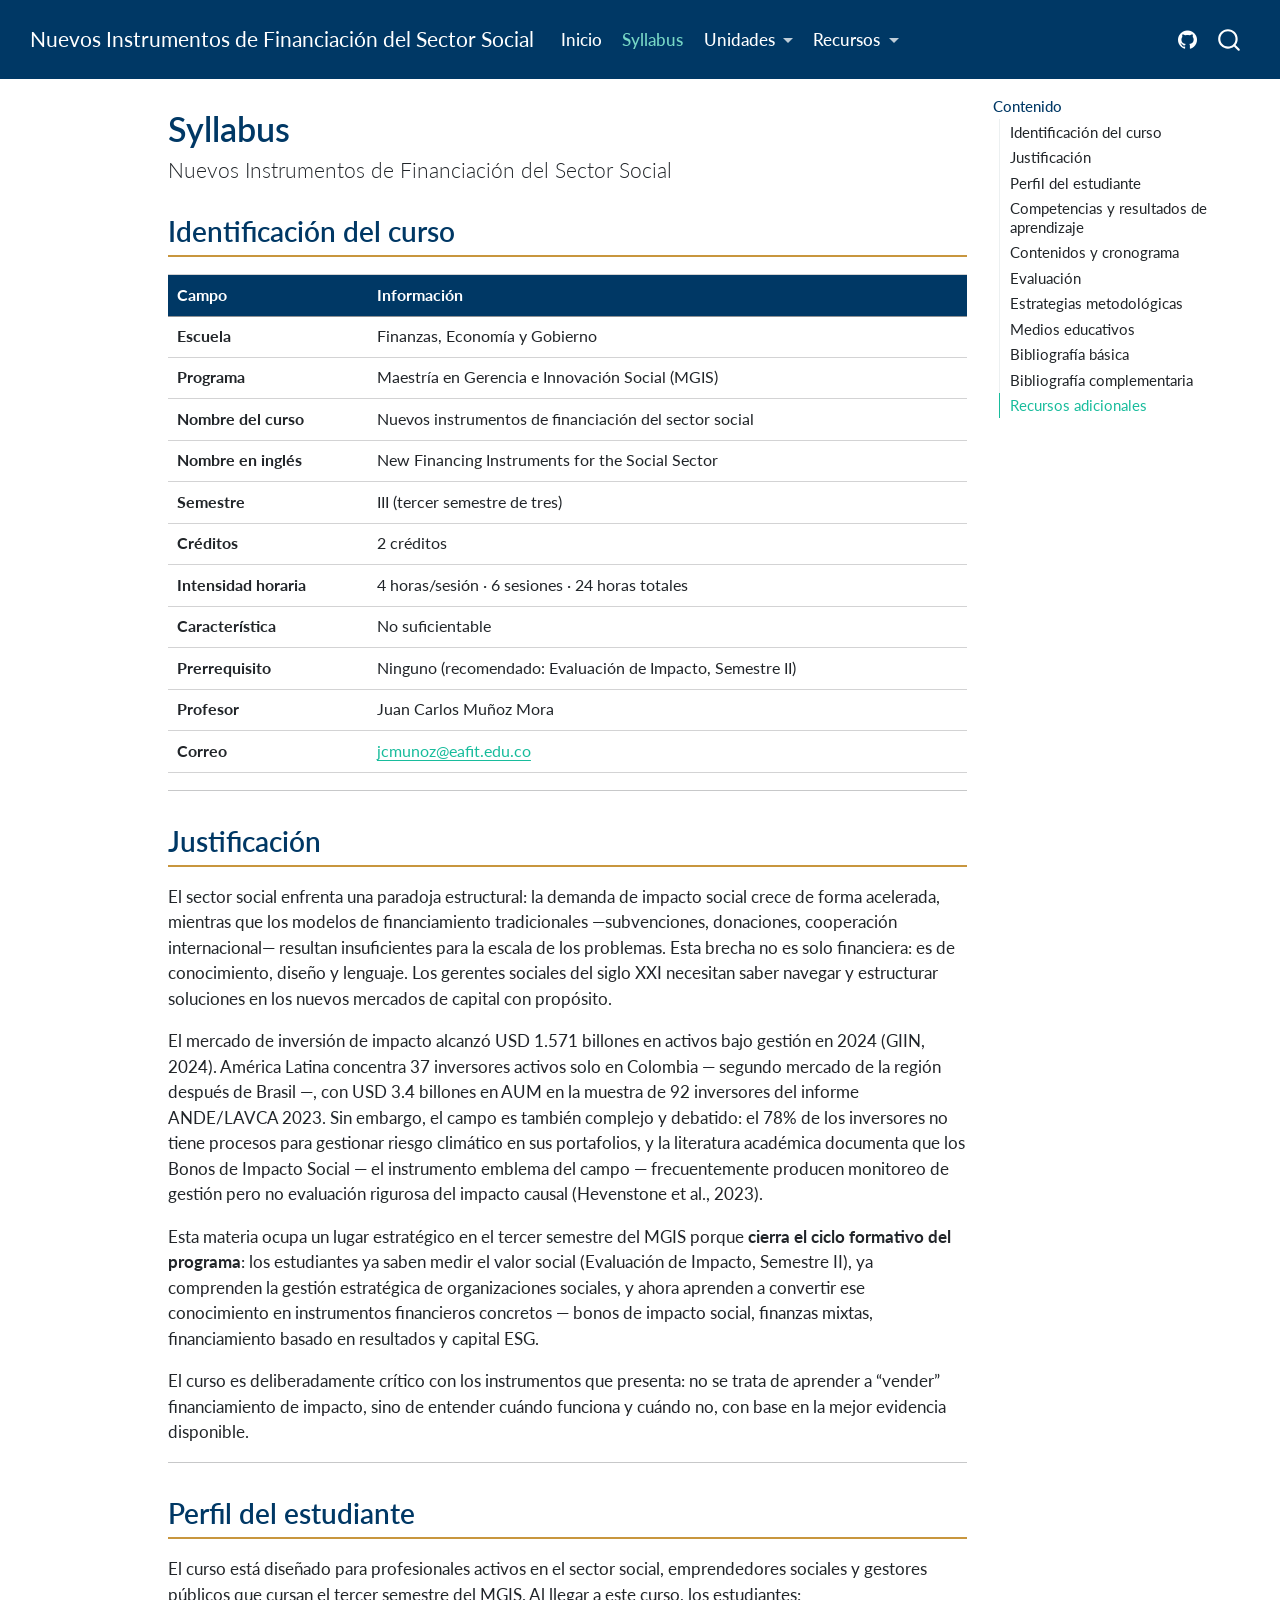
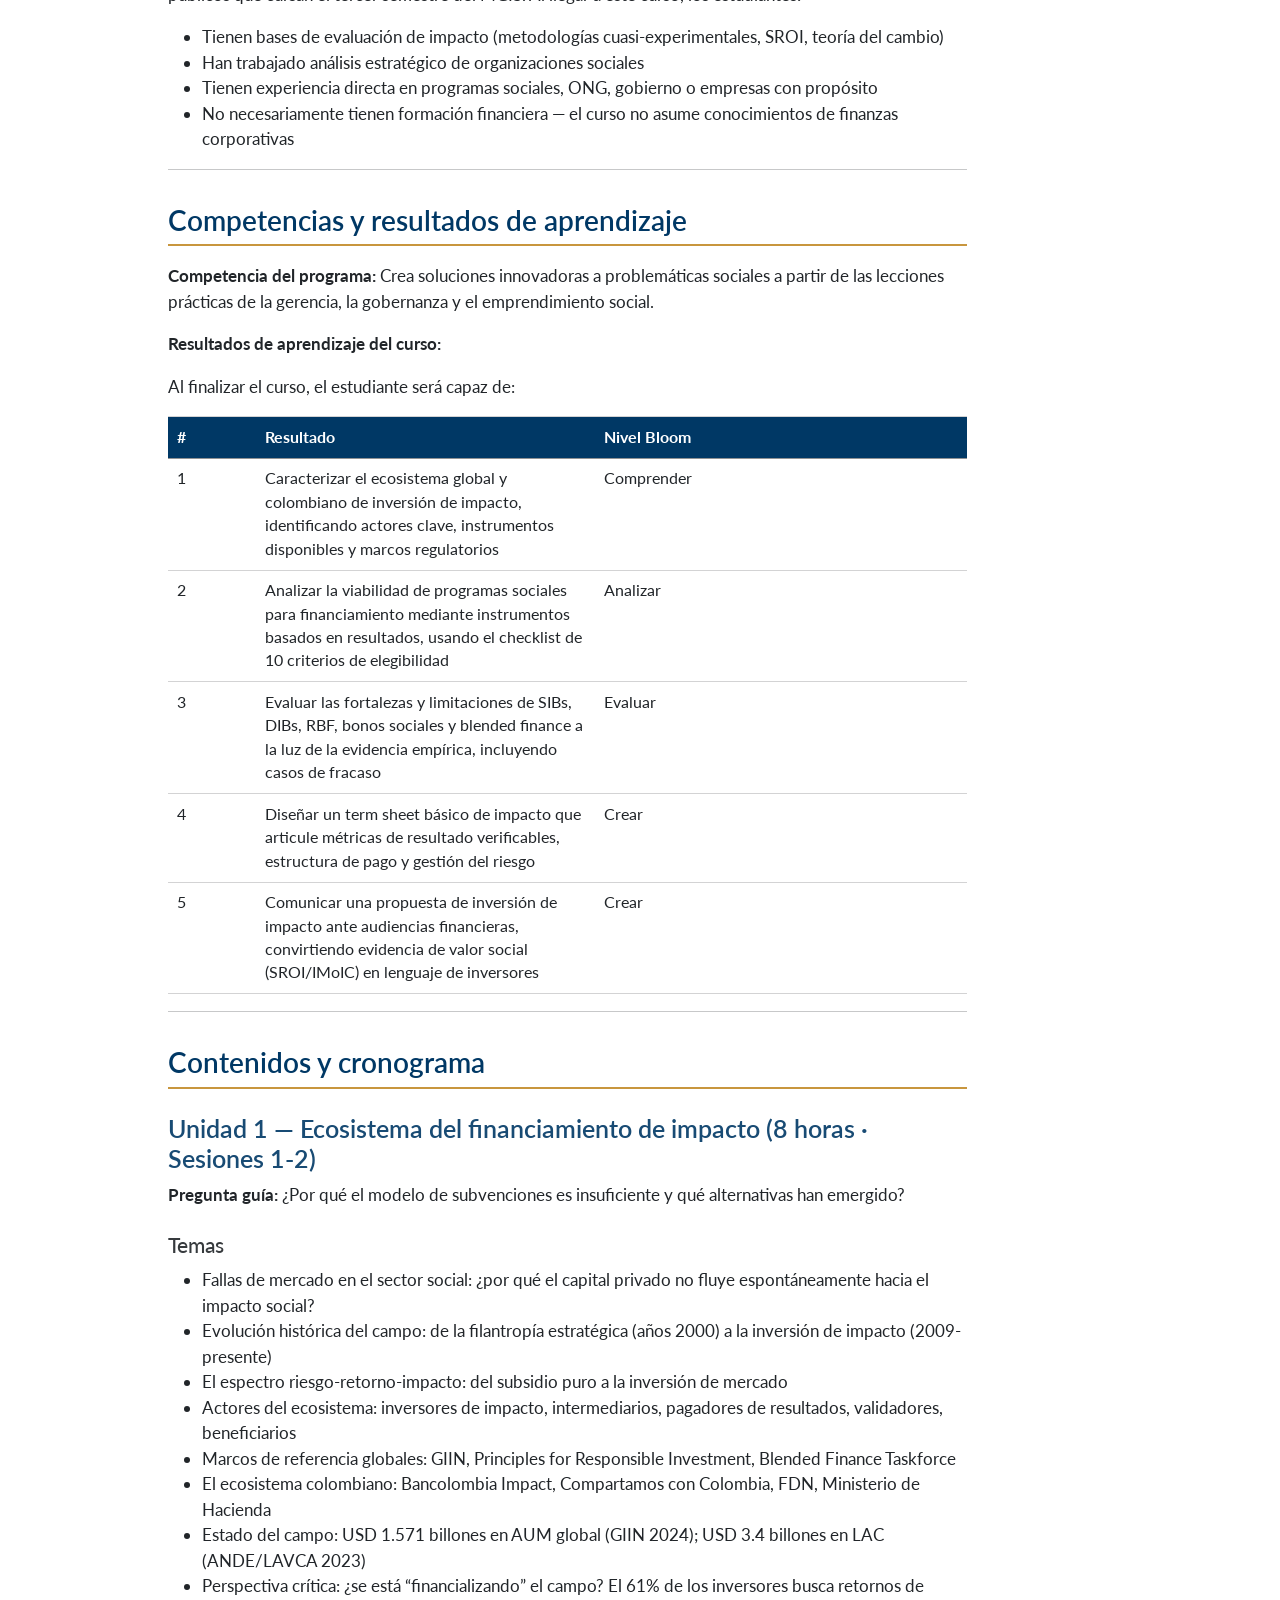
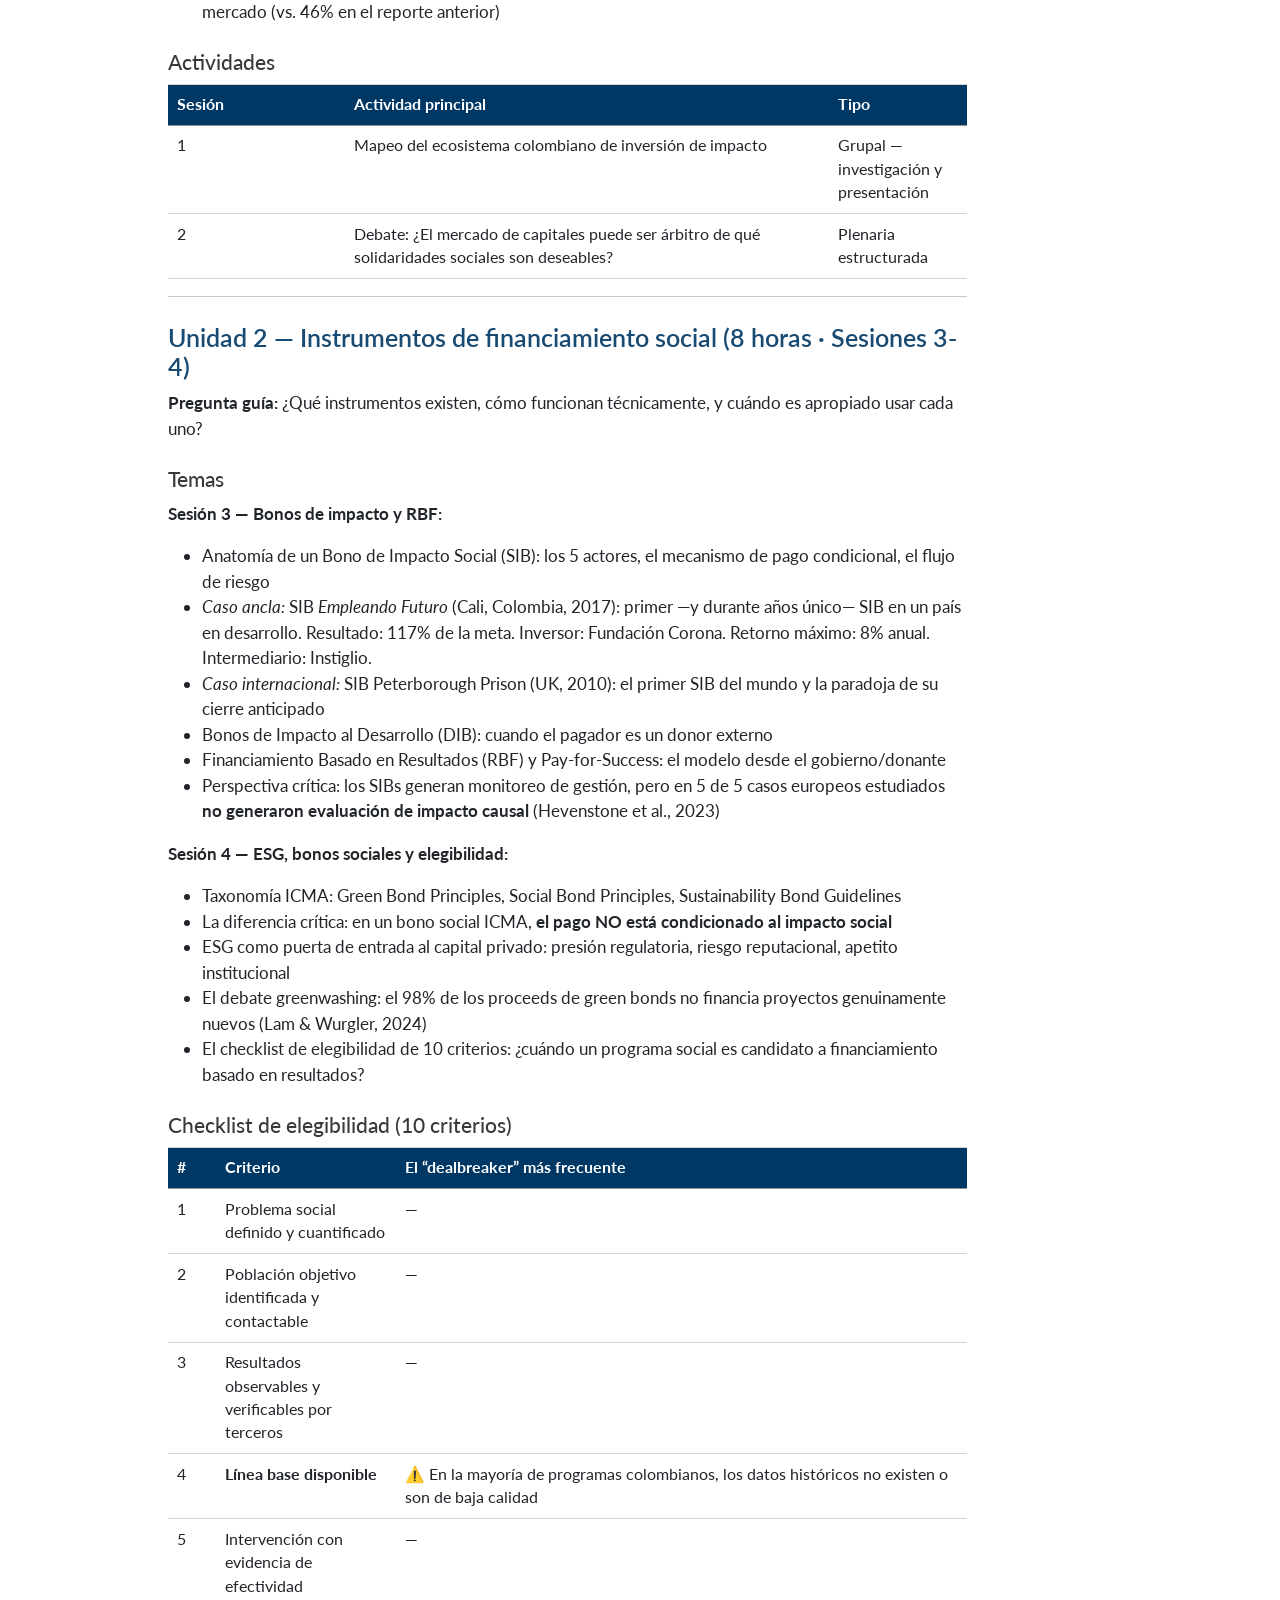
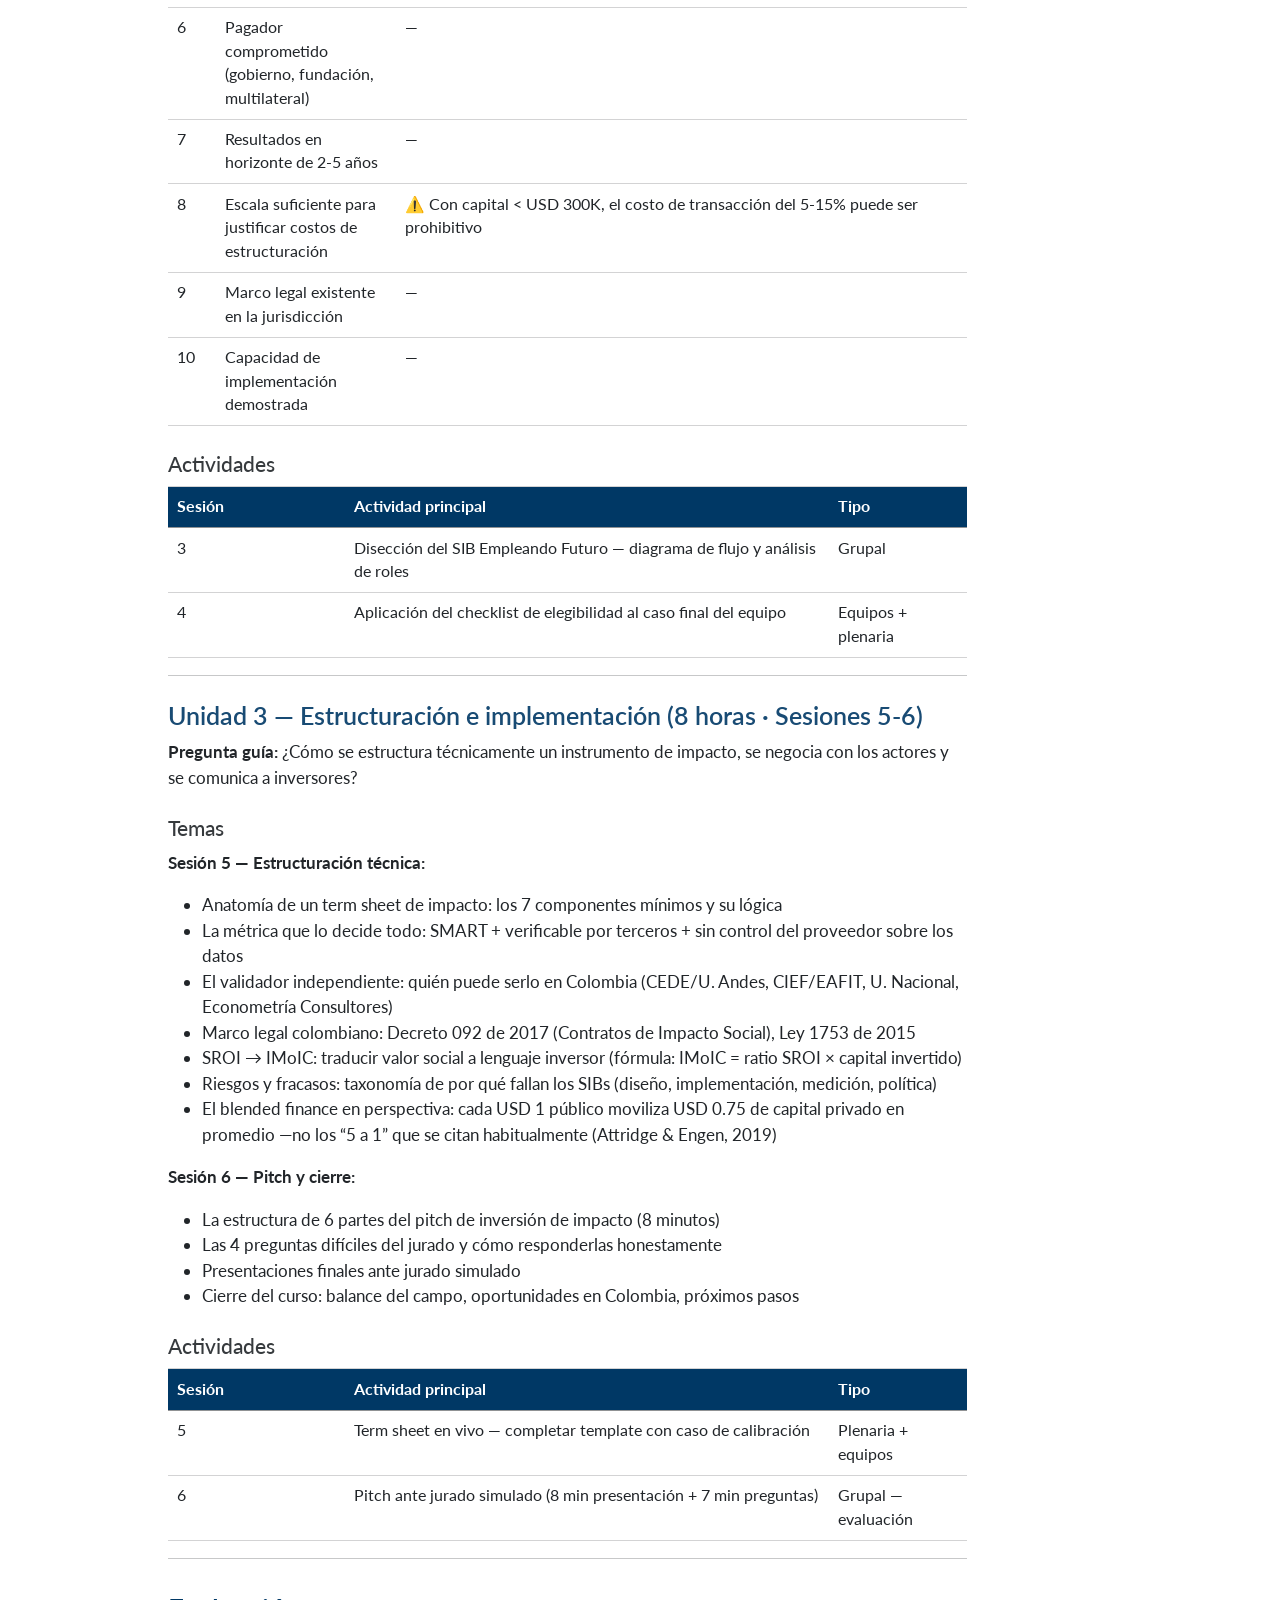
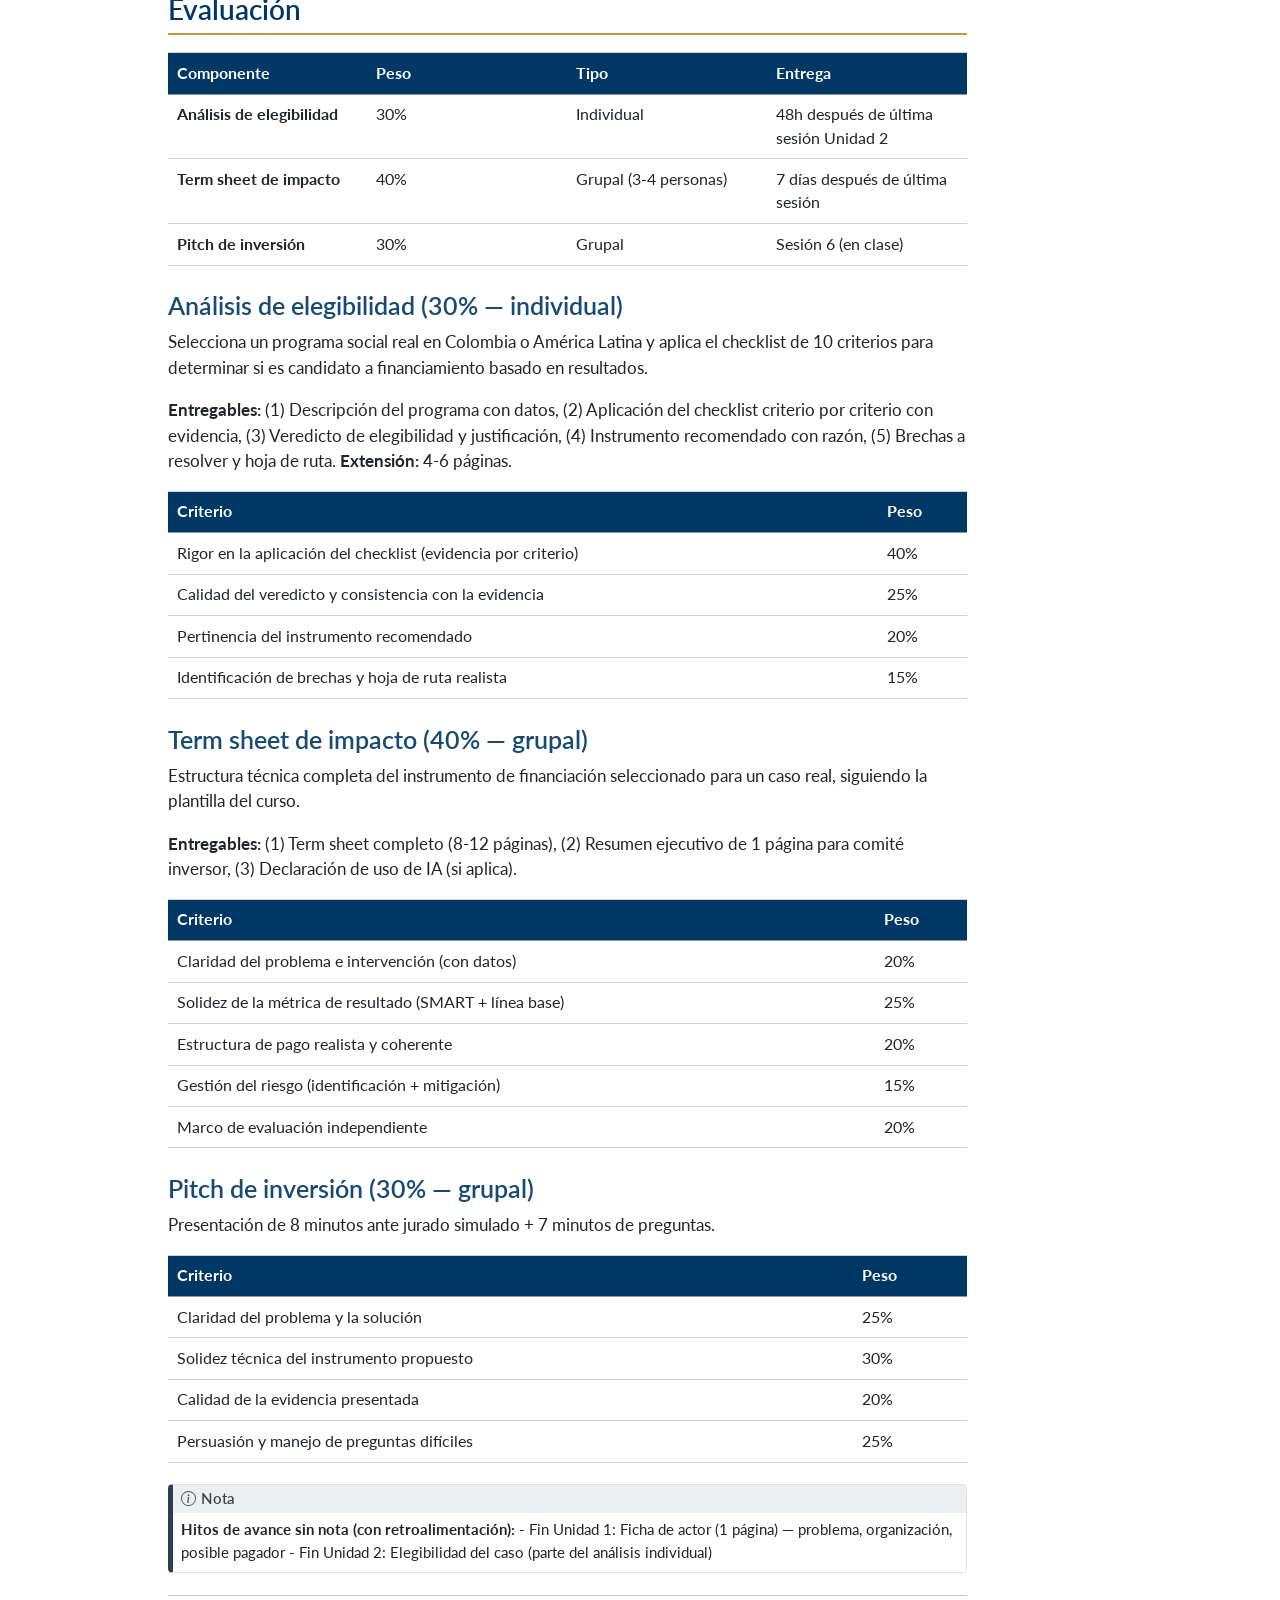
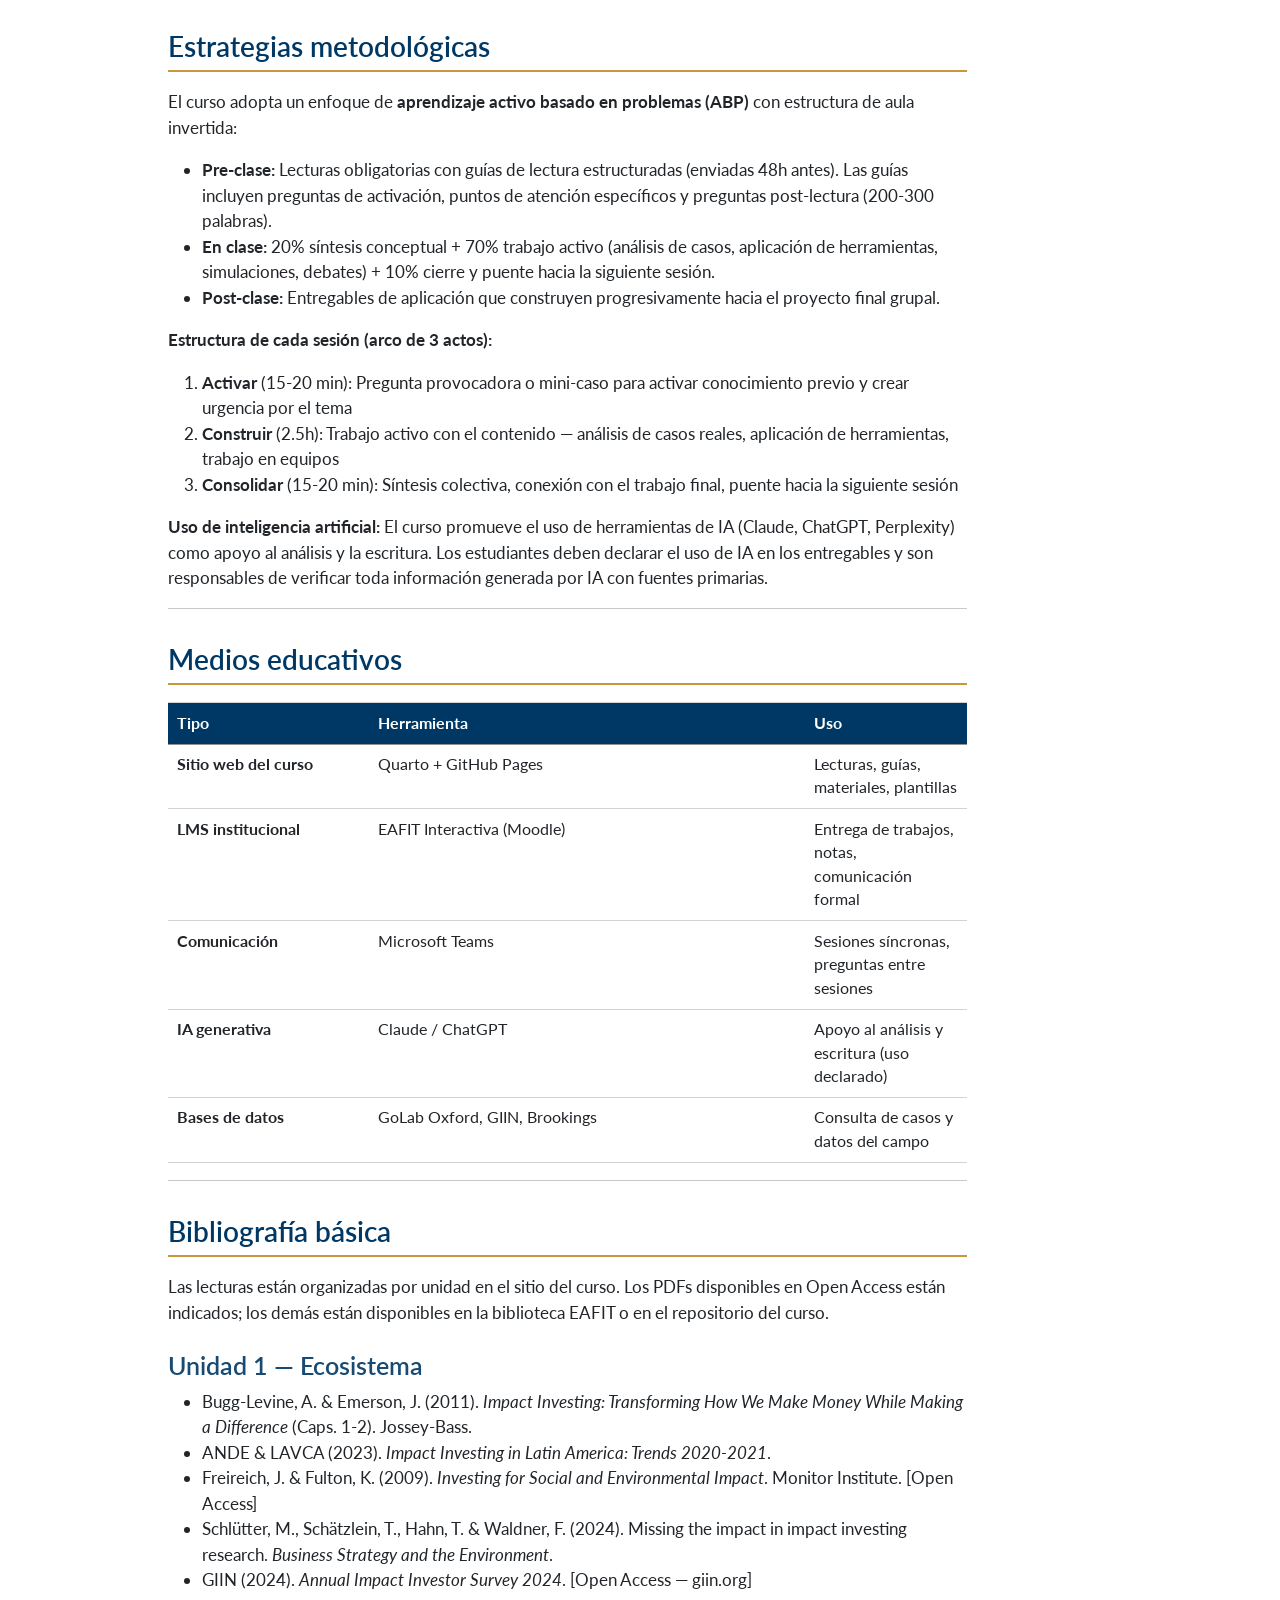
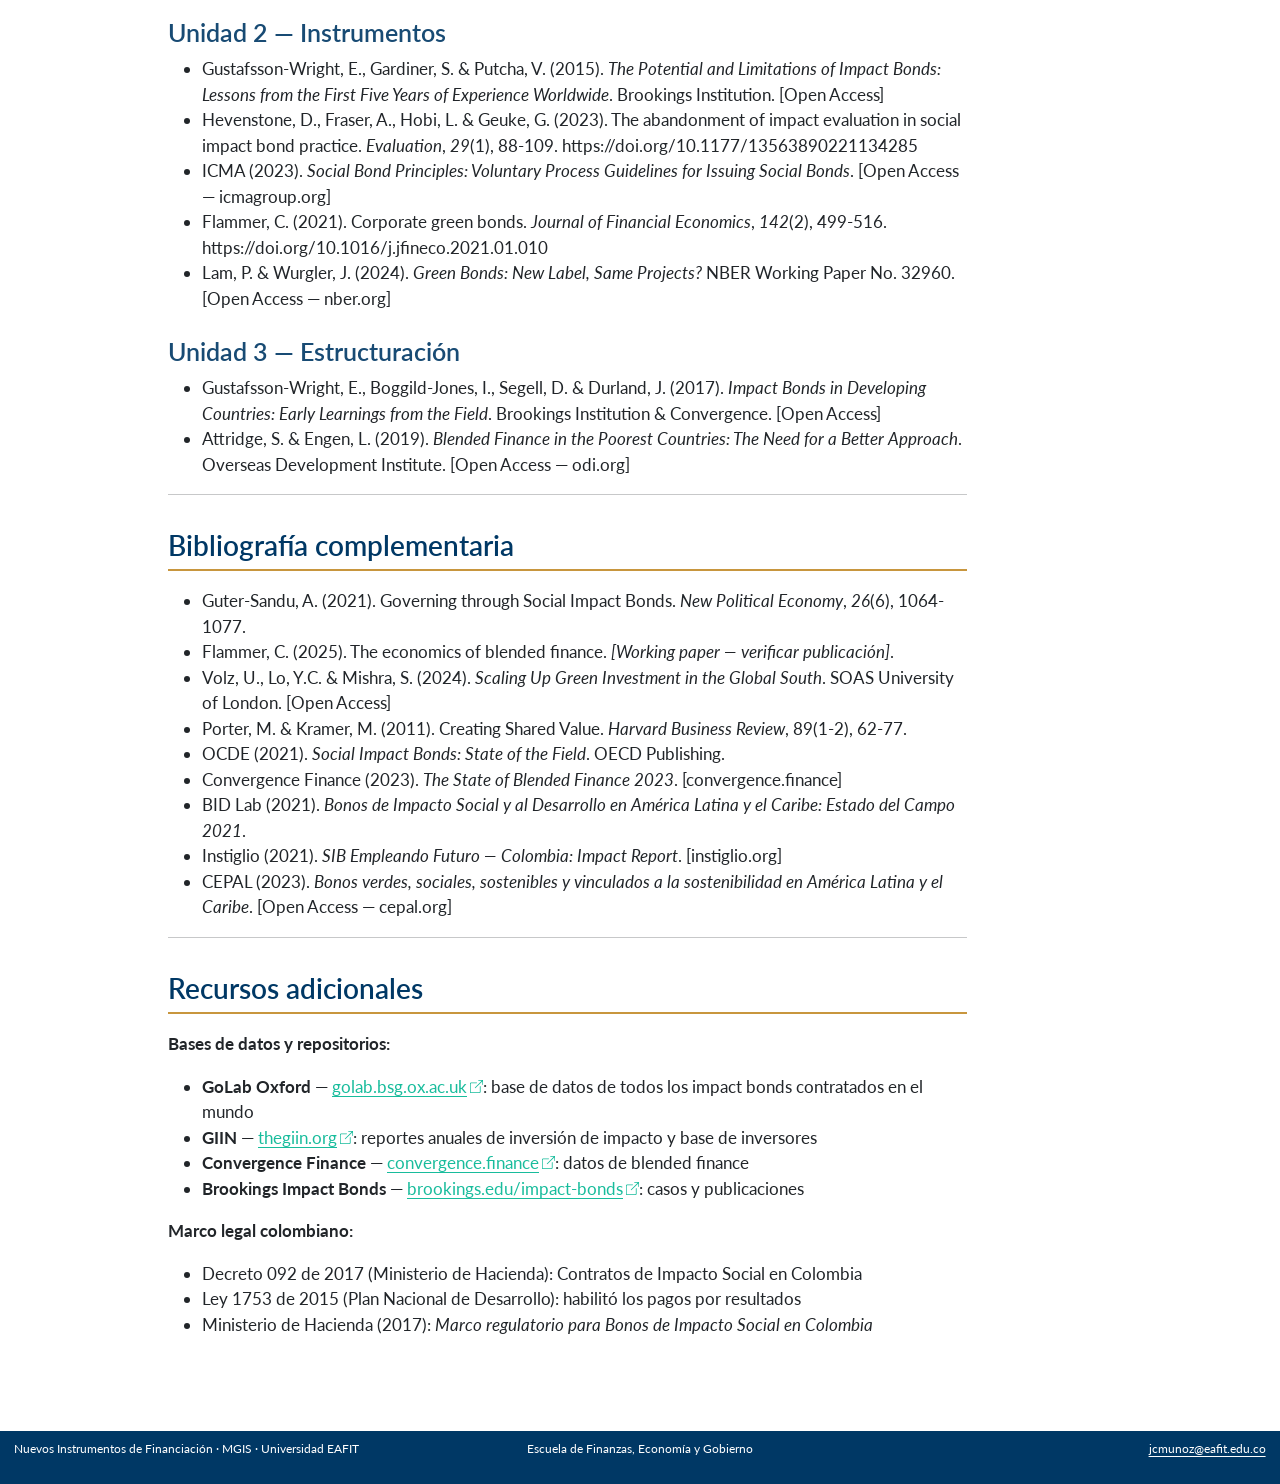
==== syllabus.html @ acd77652 "Built site for gh-pages" ====
<!DOCTYPE html>
<html xmlns="http://www.w3.org/1999/xhtml" lang="es" xml:lang="es"><head>

<meta charset="utf-8">
<meta name="generator" content="quarto-1.9.36">

<meta name="viewport" content="width=device-width, initial-scale=1.0, user-scalable=yes">


<title>Syllabus – Nuevos Instrumentos de Financiación del Sector Social</title>
<style>
/* Default styles provided by pandoc.
** See https://pandoc.org/MANUAL.html#variables-for-html for config info.
*/
code{white-space: pre-wrap;}
span.smallcaps{font-variant: small-caps;}
div.columns{display: flex; gap: min(4vw, 1.5em);}
div.column{flex: auto; overflow-x: auto;}
div.hanging-indent{margin-left: 1.5em; text-indent: -1.5em;}
ul.task-list{list-style: none;}
ul.task-list li input[type="checkbox"] {
  width: 0.8em;
  margin: 0 0.8em 0.2em -1em; /* quarto-specific, see https://github.com/quarto-dev/quarto-cli/issues/4556 */ 
  vertical-align: middle;
}
</style>


<script src="site_libs/quarto-nav/quarto-nav.js"></script>
<script src="site_libs/quarto-nav/headroom.min.js"></script>
<script src="site_libs/clipboard/clipboard.min.js"></script>
<script src="site_libs/quarto-search/autocomplete.umd.js"></script>
<script src="site_libs/quarto-search/fuse.min.js"></script>
<script src="site_libs/quarto-search/quarto-search.js"></script>
<meta name="quarto:offset" content="./">
<script src="site_libs/quarto-html/quarto.js" type="module"></script>
<script src="site_libs/quarto-html/tabsets/tabsets.js" type="module"></script>
<script src="site_libs/quarto-html/popper.min.js"></script>
<script src="site_libs/quarto-html/tippy.umd.min.js"></script>
<script src="site_libs/quarto-html/anchor.min.js"></script>
<link href="site_libs/quarto-html/tippy.css" rel="stylesheet">
<link href="site_libs/quarto-html/quarto-syntax-highlighting-845c23b38eaddc0f92fda52bfe77a8c8.css" rel="stylesheet" id="quarto-text-highlighting-styles">
<script src="site_libs/bootstrap/bootstrap.min.js"></script>
<link href="site_libs/bootstrap/bootstrap-icons.css" rel="stylesheet">
<link href="site_libs/bootstrap/bootstrap-b32126786ec2fd5a7749e2e1ab9ae7ad.min.css" rel="stylesheet" append-hash="true" id="quarto-bootstrap" data-mode="light">
<script id="quarto-search-options" type="application/json">{
  "location": "navbar",
  "copy-button": false,
  "collapse-after": 3,
  "panel-placement": "end",
  "type": "overlay",
  "limit": 50,
  "keyboard-shortcut": [
    "f",
    "/",
    "s"
  ],
  "show-item-context": false,
  "language": {
    "search-no-results-text": "No se han encontrado resultados",
    "search-matching-documents-text": "documentos encontrados",
    "search-copy-link-title": "Copiar el enlace en la búsqueda",
    "search-hide-matches-text": "Ocultar resultados adicionales",
    "search-more-match-text": "resultado adicional en este documento",
    "search-more-matches-text": "resultados adicionales en este documento",
    "search-clear-button-title": "Borrar",
    "search-text-placeholder": "",
    "search-detached-cancel-button-title": "Cancelar",
    "search-submit-button-title": "Enviar",
    "search-label": "Buscar"
  }
}</script>


<link rel="stylesheet" href="recursos/styles.css">
<meta property="og:title" content="Syllabus – Nuevos Instrumentos de Financiación del Sector Social">
<meta property="og:description" content="Nuevos Instrumentos de Financiación del Sector Social">
<meta property="og:site_name" content="Nuevos Instrumentos de Financiación del Sector Social">
</head>

<body class="nav-fixed quarto-light">

<div id="quarto-search-results"></div>
  <header id="quarto-header" class="headroom fixed-top">
    <nav class="navbar navbar-expand-lg " data-bs-theme="dark">
      <div class="navbar-container container-fluid">
      <div class="navbar-brand-container mx-auto">
    <a class="navbar-brand" href="./index.html">
    <span class="navbar-title">Nuevos Instrumentos de Financiación del Sector Social</span>
    </a>
  </div>
            <div id="quarto-search" class="" title="Buscar"></div>
          <button class="navbar-toggler" type="button" data-bs-toggle="collapse" data-bs-target="#navbarCollapse" aria-controls="navbarCollapse" role="menu" aria-expanded="false" aria-label="Navegación de palanca" onclick="if (window.quartoToggleHeadroom) { window.quartoToggleHeadroom(); }">
  <span class="navbar-toggler-icon"></span>
</button>
          <div class="collapse navbar-collapse" id="navbarCollapse">
            <ul class="navbar-nav navbar-nav-scroll me-auto">
  <li class="nav-item">
    <a class="nav-link" href="./index.html"> 
<span class="menu-text">Inicio</span></a>
  </li>  
  <li class="nav-item">
    <a class="nav-link active" href="./syllabus.html" aria-current="page"> 
<span class="menu-text">Syllabus</span></a>
  </li>  
  <li class="nav-item dropdown ">
    <a class="nav-link dropdown-toggle" href="#" id="nav-menu-unidades" role="link" data-bs-toggle="dropdown" aria-expanded="false">
 <span class="menu-text">Unidades</span>
    </a>
    <ul class="dropdown-menu" aria-labelledby="nav-menu-unidades">    
        <li>
    <a class="dropdown-item" href="./unidades/unidad-01.html">
 <span class="dropdown-text">Unidad 1 — Ecosistema</span></a>
  </li>  
        <li>
    <a class="dropdown-item" href="./unidades/unidad-02.html">
 <span class="dropdown-text">Unidad 2 — Instrumentos</span></a>
  </li>  
        <li>
    <a class="dropdown-item" href="./unidades/unidad-03.html">
 <span class="dropdown-text">Unidad 3 — Estructuración</span></a>
  </li>  
    </ul>
  </li>
  <li class="nav-item dropdown ">
    <a class="nav-link dropdown-toggle" href="#" id="nav-menu-recursos" role="link" data-bs-toggle="dropdown" aria-expanded="false">
 <span class="menu-text">Recursos</span>
    </a>
    <ul class="dropdown-menu" aria-labelledby="nav-menu-recursos">    
        <li>
    <a class="dropdown-item" href="./recursos/bibliografia.html">
 <span class="dropdown-text">Bibliografía</span></a>
  </li>  
        <li>
    <a class="dropdown-item" href="./recursos/glosario.html">
 <span class="dropdown-text">Glosario</span></a>
  </li>  
        <li>
    <a class="dropdown-item" href="./recursos/herramientas.html">
 <span class="dropdown-text">Herramientas</span></a>
  </li>  
    </ul>
  </li>
</ul>
            <ul class="navbar-nav navbar-nav-scroll ms-auto">
  <li class="nav-item compact">
    <a class="nav-link" href="https://github.com/jcmunoz-mora"> <i class="bi bi-github" role="img" aria-label="GitHub">
</i> 
<span class="menu-text"></span></a>
  </li>  
</ul>
          </div> <!-- /navcollapse -->
            <div class="quarto-navbar-tools">
</div>
      </div> <!-- /container-fluid -->
    </nav>
</header>
<!-- content -->
<div id="quarto-content" class="quarto-container page-columns page-rows-contents page-layout-article page-navbar">
<!-- sidebar -->
<!-- margin-sidebar -->
    <div id="quarto-margin-sidebar" class="sidebar margin-sidebar">
        <nav id="TOC" role="doc-toc" class="toc-active">
    <h2 id="toc-title">Contenido</h2>
   
  <ul class="collapse">
  <li><a href="#identificación-del-curso" id="toc-identificación-del-curso" class="nav-link active" data-scroll-target="#identificación-del-curso">Identificación del curso</a></li>
  <li><a href="#justificación" id="toc-justificación" class="nav-link" data-scroll-target="#justificación">Justificación</a></li>
  <li><a href="#perfil-del-estudiante" id="toc-perfil-del-estudiante" class="nav-link" data-scroll-target="#perfil-del-estudiante">Perfil del estudiante</a></li>
  <li><a href="#competencias-y-resultados-de-aprendizaje" id="toc-competencias-y-resultados-de-aprendizaje" class="nav-link" data-scroll-target="#competencias-y-resultados-de-aprendizaje">Competencias y resultados de aprendizaje</a></li>
  <li><a href="#contenidos-y-cronograma" id="toc-contenidos-y-cronograma" class="nav-link" data-scroll-target="#contenidos-y-cronograma">Contenidos y cronograma</a></li>
  <li><a href="#evaluación" id="toc-evaluación" class="nav-link" data-scroll-target="#evaluación">Evaluación</a></li>
  <li><a href="#estrategias-metodológicas" id="toc-estrategias-metodológicas" class="nav-link" data-scroll-target="#estrategias-metodológicas">Estrategias metodológicas</a></li>
  <li><a href="#medios-educativos" id="toc-medios-educativos" class="nav-link" data-scroll-target="#medios-educativos">Medios educativos</a></li>
  <li><a href="#bibliografía-básica" id="toc-bibliografía-básica" class="nav-link" data-scroll-target="#bibliografía-básica">Bibliografía básica</a></li>
  <li><a href="#bibliografía-complementaria" id="toc-bibliografía-complementaria" class="nav-link" data-scroll-target="#bibliografía-complementaria">Bibliografía complementaria</a></li>
  <li><a href="#recursos-adicionales" id="toc-recursos-adicionales" class="nav-link" data-scroll-target="#recursos-adicionales">Recursos adicionales</a></li>
  </ul>
</nav>
    </div>
<!-- main -->
<main class="content" id="quarto-document-content">

<header id="title-block-header" class="quarto-title-block default">
<div class="quarto-title">
<h1 class="title">Syllabus</h1>
<p class="subtitle lead">Nuevos Instrumentos de Financiación del Sector Social</p>
</div>



<div class="quarto-title-meta">

    
  
    
  </div>
  


</header>


<section id="identificación-del-curso" class="level2">
<h2 class="anchored" data-anchor-id="identificación-del-curso">Identificación del curso</h2>
<table class="caption-top table">
<thead>
<tr class="header">
<th>Campo</th>
<th>Información</th>
</tr>
</thead>
<tbody>
<tr class="odd">
<td><strong>Escuela</strong></td>
<td>Finanzas, Economía y Gobierno</td>
</tr>
<tr class="even">
<td><strong>Programa</strong></td>
<td>Maestría en Gerencia e Innovación Social (MGIS)</td>
</tr>
<tr class="odd">
<td><strong>Nombre del curso</strong></td>
<td>Nuevos instrumentos de financiación del sector social</td>
</tr>
<tr class="even">
<td><strong>Nombre en inglés</strong></td>
<td>New Financing Instruments for the Social Sector</td>
</tr>
<tr class="odd">
<td><strong>Semestre</strong></td>
<td>III (tercer semestre de tres)</td>
</tr>
<tr class="even">
<td><strong>Créditos</strong></td>
<td>2 créditos</td>
</tr>
<tr class="odd">
<td><strong>Intensidad horaria</strong></td>
<td>4 horas/sesión · 6 sesiones · 24 horas totales</td>
</tr>
<tr class="even">
<td><strong>Característica</strong></td>
<td>No suficientable</td>
</tr>
<tr class="odd">
<td><strong>Prerrequisito</strong></td>
<td>Ninguno (recomendado: Evaluación de Impacto, Semestre II)</td>
</tr>
<tr class="even">
<td><strong>Profesor</strong></td>
<td>Juan Carlos Muñoz Mora</td>
</tr>
<tr class="odd">
<td><strong>Correo</strong></td>
<td><a href="mailto:jcmunoz@eafit.edu.co">jcmunoz@eafit.edu.co</a></td>
</tr>
</tbody>
</table>
<hr>
</section>
<section id="justificación" class="level2">
<h2 class="anchored" data-anchor-id="justificación">Justificación</h2>
<p>El sector social enfrenta una paradoja estructural: la demanda de impacto social crece de forma acelerada, mientras que los modelos de financiamiento tradicionales —subvenciones, donaciones, cooperación internacional— resultan insuficientes para la escala de los problemas. Esta brecha no es solo financiera: es de conocimiento, diseño y lenguaje. Los gerentes sociales del siglo XXI necesitan saber navegar y estructurar soluciones en los nuevos mercados de capital con propósito.</p>
<p>El mercado de inversión de impacto alcanzó USD 1.571 billones en activos bajo gestión en 2024 (GIIN, 2024). América Latina concentra 37 inversores activos solo en Colombia — segundo mercado de la región después de Brasil —, con USD 3.4 billones en AUM en la muestra de 92 inversores del informe ANDE/LAVCA 2023. Sin embargo, el campo es también complejo y debatido: el 78% de los inversores no tiene procesos para gestionar riesgo climático en sus portafolios, y la literatura académica documenta que los Bonos de Impacto Social — el instrumento emblema del campo — frecuentemente producen monitoreo de gestión pero no evaluación rigurosa del impacto causal (Hevenstone et al., 2023).</p>
<p>Esta materia ocupa un lugar estratégico en el tercer semestre del MGIS porque <strong>cierra el ciclo formativo del programa</strong>: los estudiantes ya saben medir el valor social (Evaluación de Impacto, Semestre II), ya comprenden la gestión estratégica de organizaciones sociales, y ahora aprenden a convertir ese conocimiento en instrumentos financieros concretos — bonos de impacto social, finanzas mixtas, financiamiento basado en resultados y capital ESG.</p>
<p>El curso es deliberadamente crítico con los instrumentos que presenta: no se trata de aprender a “vender” financiamiento de impacto, sino de entender cuándo funciona y cuándo no, con base en la mejor evidencia disponible.</p>
<hr>
</section>
<section id="perfil-del-estudiante" class="level2">
<h2 class="anchored" data-anchor-id="perfil-del-estudiante">Perfil del estudiante</h2>
<p>El curso está diseñado para profesionales activos en el sector social, emprendedores sociales y gestores públicos que cursan el tercer semestre del MGIS. Al llegar a este curso, los estudiantes:</p>
<ul>
<li>Tienen bases de evaluación de impacto (metodologías cuasi-experimentales, SROI, teoría del cambio)</li>
<li>Han trabajado análisis estratégico de organizaciones sociales</li>
<li>Tienen experiencia directa en programas sociales, ONG, gobierno o empresas con propósito</li>
<li>No necesariamente tienen formación financiera — el curso no asume conocimientos de finanzas corporativas</li>
</ul>
<hr>
</section>
<section id="competencias-y-resultados-de-aprendizaje" class="level2">
<h2 class="anchored" data-anchor-id="competencias-y-resultados-de-aprendizaje">Competencias y resultados de aprendizaje</h2>
<p><strong>Competencia del programa:</strong> Crea soluciones innovadoras a problemáticas sociales a partir de las lecciones prácticas de la gerencia, la gobernanza y el emprendimiento social.</p>
<p><strong>Resultados de aprendizaje del curso:</strong></p>
<p>Al finalizar el curso, el estudiante será capaz de:</p>
<table class="caption-top table">
<colgroup>
<col style="width: 11%">
<col style="width: 42%">
<col style="width: 46%">
</colgroup>
<thead>
<tr class="header">
<th>#</th>
<th>Resultado</th>
<th>Nivel Bloom</th>
</tr>
</thead>
<tbody>
<tr class="odd">
<td>1</td>
<td>Caracterizar el ecosistema global y colombiano de inversión de impacto, identificando actores clave, instrumentos disponibles y marcos regulatorios</td>
<td>Comprender</td>
</tr>
<tr class="even">
<td>2</td>
<td>Analizar la viabilidad de programas sociales para financiamiento mediante instrumentos basados en resultados, usando el checklist de 10 criterios de elegibilidad</td>
<td>Analizar</td>
</tr>
<tr class="odd">
<td>3</td>
<td>Evaluar las fortalezas y limitaciones de SIBs, DIBs, RBF, bonos sociales y blended finance a la luz de la evidencia empírica, incluyendo casos de fracaso</td>
<td>Evaluar</td>
</tr>
<tr class="even">
<td>4</td>
<td>Diseñar un term sheet básico de impacto que articule métricas de resultado verificables, estructura de pago y gestión del riesgo</td>
<td>Crear</td>
</tr>
<tr class="odd">
<td>5</td>
<td>Comunicar una propuesta de inversión de impacto ante audiencias financieras, convirtiendo evidencia de valor social (SROI/IMoIC) en lenguaje de inversores</td>
<td>Crear</td>
</tr>
</tbody>
</table>
<hr>
</section>
<section id="contenidos-y-cronograma" class="level2">
<h2 class="anchored" data-anchor-id="contenidos-y-cronograma">Contenidos y cronograma</h2>
<section id="unidad-1-ecosistema-del-financiamiento-de-impacto-8-horas-sesiones-1-2" class="level3">
<h3 class="anchored" data-anchor-id="unidad-1-ecosistema-del-financiamiento-de-impacto-8-horas-sesiones-1-2">Unidad 1 — Ecosistema del financiamiento de impacto (8 horas · Sesiones 1-2)</h3>
<p><strong>Pregunta guía:</strong> ¿Por qué el modelo de subvenciones es insuficiente y qué alternativas han emergido?</p>
<section id="temas" class="level4">
<h4 class="anchored" data-anchor-id="temas">Temas</h4>
<ul>
<li>Fallas de mercado en el sector social: ¿por qué el capital privado no fluye espontáneamente hacia el impacto social?</li>
<li>Evolución histórica del campo: de la filantropía estratégica (años 2000) a la inversión de impacto (2009-presente)</li>
<li>El espectro riesgo-retorno-impacto: del subsidio puro a la inversión de mercado</li>
<li>Actores del ecosistema: inversores de impacto, intermediarios, pagadores de resultados, validadores, beneficiarios</li>
<li>Marcos de referencia globales: GIIN, Principles for Responsible Investment, Blended Finance Taskforce</li>
<li>El ecosistema colombiano: Bancolombia Impact, Compartamos con Colombia, FDN, Ministerio de Hacienda</li>
<li>Estado del campo: USD 1.571 billones en AUM global (GIIN 2024); USD 3.4 billones en LAC (ANDE/LAVCA 2023)</li>
<li>Perspectiva crítica: ¿se está “financializando” el campo? El 61% de los inversores busca retornos de mercado (vs.&nbsp;46% en el reporte anterior)</li>
</ul>
</section>
<section id="actividades" class="level4">
<h4 class="anchored" data-anchor-id="actividades">Actividades</h4>
<table class="caption-top table">
<colgroup>
<col style="width: 22%">
<col style="width: 60%">
<col style="width: 17%">
</colgroup>
<thead>
<tr class="header">
<th>Sesión</th>
<th>Actividad principal</th>
<th>Tipo</th>
</tr>
</thead>
<tbody>
<tr class="odd">
<td>1</td>
<td>Mapeo del ecosistema colombiano de inversión de impacto</td>
<td>Grupal — investigación y presentación</td>
</tr>
<tr class="even">
<td>2</td>
<td>Debate: ¿El mercado de capitales puede ser árbitro de qué solidaridades sociales son deseables?</td>
<td>Plenaria estructurada</td>
</tr>
</tbody>
</table>
<hr>
</section>
</section>
<section id="unidad-2-instrumentos-de-financiamiento-social-8-horas-sesiones-3-4" class="level3">
<h3 class="anchored" data-anchor-id="unidad-2-instrumentos-de-financiamiento-social-8-horas-sesiones-3-4">Unidad 2 — Instrumentos de financiamiento social (8 horas · Sesiones 3-4)</h3>
<p><strong>Pregunta guía:</strong> ¿Qué instrumentos existen, cómo funcionan técnicamente, y cuándo es apropiado usar cada uno?</p>
<section id="temas-1" class="level4">
<h4 class="anchored" data-anchor-id="temas-1">Temas</h4>
<p><strong>Sesión 3 — Bonos de impacto y RBF:</strong></p>
<ul>
<li>Anatomía de un Bono de Impacto Social (SIB): los 5 actores, el mecanismo de pago condicional, el flujo de riesgo</li>
<li><em>Caso ancla:</em> SIB <em>Empleando Futuro</em> (Cali, Colombia, 2017): primer —y durante años único— SIB en un país en desarrollo. Resultado: 117% de la meta. Inversor: Fundación Corona. Retorno máximo: 8% anual. Intermediario: Instiglio.</li>
<li><em>Caso internacional:</em> SIB Peterborough Prison (UK, 2010): el primer SIB del mundo y la paradoja de su cierre anticipado</li>
<li>Bonos de Impacto al Desarrollo (DIB): cuando el pagador es un donor externo</li>
<li>Financiamiento Basado en Resultados (RBF) y Pay-for-Success: el modelo desde el gobierno/donante</li>
<li>Perspectiva crítica: los SIBs generan monitoreo de gestión, pero en 5 de 5 casos europeos estudiados <strong>no generaron evaluación de impacto causal</strong> (Hevenstone et al., 2023)</li>
</ul>
<p><strong>Sesión 4 — ESG, bonos sociales y elegibilidad:</strong></p>
<ul>
<li>Taxonomía ICMA: Green Bond Principles, Social Bond Principles, Sustainability Bond Guidelines</li>
<li>La diferencia crítica: en un bono social ICMA, <strong>el pago NO está condicionado al impacto social</strong></li>
<li>ESG como puerta de entrada al capital privado: presión regulatoria, riesgo reputacional, apetito institucional</li>
<li>El debate greenwashing: el 98% de los proceeds de green bonds no financia proyectos genuinamente nuevos (Lam &amp; Wurgler, 2024)</li>
<li>El checklist de elegibilidad de 10 criterios: ¿cuándo un programa social es candidato a financiamiento basado en resultados?</li>
</ul>
</section>
<section id="checklist-de-elegibilidad-10-criterios" class="level4">
<h4 class="anchored" data-anchor-id="checklist-de-elegibilidad-10-criterios">Checklist de elegibilidad (10 criterios)</h4>
<table class="caption-top table">
<colgroup>
<col style="width: 6%">
<col style="width: 22%">
<col style="width: 70%">
</colgroup>
<thead>
<tr class="header">
<th>#</th>
<th>Criterio</th>
<th>El “dealbreaker” más frecuente</th>
</tr>
</thead>
<tbody>
<tr class="odd">
<td>1</td>
<td>Problema social definido y cuantificado</td>
<td>—</td>
</tr>
<tr class="even">
<td>2</td>
<td>Población objetivo identificada y contactable</td>
<td>—</td>
</tr>
<tr class="odd">
<td>3</td>
<td>Resultados observables y verificables por terceros</td>
<td>—</td>
</tr>
<tr class="even">
<td>4</td>
<td><strong>Línea base disponible</strong></td>
<td>⚠️ En la mayoría de programas colombianos, los datos históricos no existen o son de baja calidad</td>
</tr>
<tr class="odd">
<td>5</td>
<td>Intervención con evidencia de efectividad</td>
<td>—</td>
</tr>
<tr class="even">
<td>6</td>
<td>Pagador comprometido (gobierno, fundación, multilateral)</td>
<td>—</td>
</tr>
<tr class="odd">
<td>7</td>
<td>Resultados en horizonte de 2-5 años</td>
<td>—</td>
</tr>
<tr class="even">
<td>8</td>
<td>Escala suficiente para justificar costos de estructuración</td>
<td>⚠️ Con capital &lt; USD 300K, el costo de transacción del 5-15% puede ser prohibitivo</td>
</tr>
<tr class="odd">
<td>9</td>
<td>Marco legal existente en la jurisdicción</td>
<td>—</td>
</tr>
<tr class="even">
<td>10</td>
<td>Capacidad de implementación demostrada</td>
<td>—</td>
</tr>
</tbody>
</table>
</section>
<section id="actividades-1" class="level4">
<h4 class="anchored" data-anchor-id="actividades-1">Actividades</h4>
<table class="caption-top table">
<colgroup>
<col style="width: 22%">
<col style="width: 60%">
<col style="width: 17%">
</colgroup>
<thead>
<tr class="header">
<th>Sesión</th>
<th>Actividad principal</th>
<th>Tipo</th>
</tr>
</thead>
<tbody>
<tr class="odd">
<td>3</td>
<td>Disección del SIB Empleando Futuro — diagrama de flujo y análisis de roles</td>
<td>Grupal</td>
</tr>
<tr class="even">
<td>4</td>
<td>Aplicación del checklist de elegibilidad al caso final del equipo</td>
<td>Equipos + plenaria</td>
</tr>
</tbody>
</table>
<hr>
</section>
</section>
<section id="unidad-3-estructuración-e-implementación-8-horas-sesiones-5-6" class="level3">
<h3 class="anchored" data-anchor-id="unidad-3-estructuración-e-implementación-8-horas-sesiones-5-6">Unidad 3 — Estructuración e implementación (8 horas · Sesiones 5-6)</h3>
<p><strong>Pregunta guía:</strong> ¿Cómo se estructura técnicamente un instrumento de impacto, se negocia con los actores y se comunica a inversores?</p>
<section id="temas-2" class="level4">
<h4 class="anchored" data-anchor-id="temas-2">Temas</h4>
<p><strong>Sesión 5 — Estructuración técnica:</strong></p>
<ul>
<li>Anatomía de un term sheet de impacto: los 7 componentes mínimos y su lógica</li>
<li>La métrica que lo decide todo: SMART + verificable por terceros + sin control del proveedor sobre los datos</li>
<li>El validador independiente: quién puede serlo en Colombia (CEDE/U. Andes, CIEF/EAFIT, U. Nacional, Econometría Consultores)</li>
<li>Marco legal colombiano: Decreto 092 de 2017 (Contratos de Impacto Social), Ley 1753 de 2015</li>
<li>SROI → IMoIC: traducir valor social a lenguaje inversor (fórmula: IMoIC = ratio SROI × capital invertido)</li>
<li>Riesgos y fracasos: taxonomía de por qué fallan los SIBs (diseño, implementación, medición, política)</li>
<li>El blended finance en perspectiva: cada USD 1 público moviliza USD 0.75 de capital privado en promedio —no los “5 a 1” que se citan habitualmente (Attridge &amp; Engen, 2019)</li>
</ul>
<p><strong>Sesión 6 — Pitch y cierre:</strong></p>
<ul>
<li>La estructura de 6 partes del pitch de inversión de impacto (8 minutos)</li>
<li>Las 4 preguntas difíciles del jurado y cómo responderlas honestamente</li>
<li>Presentaciones finales ante jurado simulado</li>
<li>Cierre del curso: balance del campo, oportunidades en Colombia, próximos pasos</li>
</ul>
</section>
<section id="actividades-2" class="level4">
<h4 class="anchored" data-anchor-id="actividades-2">Actividades</h4>
<table class="caption-top table">
<colgroup>
<col style="width: 22%">
<col style="width: 60%">
<col style="width: 17%">
</colgroup>
<thead>
<tr class="header">
<th>Sesión</th>
<th>Actividad principal</th>
<th>Tipo</th>
</tr>
</thead>
<tbody>
<tr class="odd">
<td>5</td>
<td>Term sheet en vivo — completar template con caso de calibración</td>
<td>Plenaria + equipos</td>
</tr>
<tr class="even">
<td>6</td>
<td>Pitch ante jurado simulado (8 min presentación + 7 min preguntas)</td>
<td>Grupal — evaluación</td>
</tr>
</tbody>
</table>
<hr>
</section>
</section>
</section>
<section id="evaluación" class="level2">
<h2 class="anchored" data-anchor-id="evaluación">Evaluación</h2>
<table class="caption-top table">
<colgroup>
<col style="width: 25%">
<col style="width: 25%">
<col style="width: 25%">
<col style="width: 25%">
</colgroup>
<thead>
<tr class="header">
<th>Componente</th>
<th>Peso</th>
<th>Tipo</th>
<th>Entrega</th>
</tr>
</thead>
<tbody>
<tr class="odd">
<td><strong>Análisis de elegibilidad</strong></td>
<td>30%</td>
<td>Individual</td>
<td>48h después de última sesión Unidad 2</td>
</tr>
<tr class="even">
<td><strong>Term sheet de impacto</strong></td>
<td>40%</td>
<td>Grupal (3-4 personas)</td>
<td>7 días después de última sesión</td>
</tr>
<tr class="odd">
<td><strong>Pitch de inversión</strong></td>
<td>30%</td>
<td>Grupal</td>
<td>Sesión 6 (en clase)</td>
</tr>
</tbody>
</table>
<section id="análisis-de-elegibilidad-30-individual" class="level3">
<h3 class="anchored" data-anchor-id="análisis-de-elegibilidad-30-individual">Análisis de elegibilidad (30% — individual)</h3>
<p>Selecciona un programa social real en Colombia o América Latina y aplica el checklist de 10 criterios para determinar si es candidato a financiamiento basado en resultados.</p>
<p><strong>Entregables:</strong> (1) Descripción del programa con datos, (2) Aplicación del checklist criterio por criterio con evidencia, (3) Veredicto de elegibilidad y justificación, (4) Instrumento recomendado con razón, (5) Brechas a resolver y hoja de ruta. <strong>Extensión:</strong> 4-6 páginas.</p>
<table class="caption-top table">
<thead>
<tr class="header">
<th>Criterio</th>
<th>Peso</th>
</tr>
</thead>
<tbody>
<tr class="odd">
<td>Rigor en la aplicación del checklist (evidencia por criterio)</td>
<td>40%</td>
</tr>
<tr class="even">
<td>Calidad del veredicto y consistencia con la evidencia</td>
<td>25%</td>
</tr>
<tr class="odd">
<td>Pertinencia del instrumento recomendado</td>
<td>20%</td>
</tr>
<tr class="even">
<td>Identificación de brechas y hoja de ruta realista</td>
<td>15%</td>
</tr>
</tbody>
</table>
</section>
<section id="term-sheet-de-impacto-40-grupal" class="level3">
<h3 class="anchored" data-anchor-id="term-sheet-de-impacto-40-grupal">Term sheet de impacto (40% — grupal)</h3>
<p>Estructura técnica completa del instrumento de financiación seleccionado para un caso real, siguiendo la plantilla del curso.</p>
<p><strong>Entregables:</strong> (1) Term sheet completo (8-12 páginas), (2) Resumen ejecutivo de 1 página para comité inversor, (3) Declaración de uso de IA (si aplica).</p>
<table class="caption-top table">
<thead>
<tr class="header">
<th>Criterio</th>
<th>Peso</th>
</tr>
</thead>
<tbody>
<tr class="odd">
<td>Claridad del problema e intervención (con datos)</td>
<td>20%</td>
</tr>
<tr class="even">
<td>Solidez de la métrica de resultado (SMART + línea base)</td>
<td>25%</td>
</tr>
<tr class="odd">
<td>Estructura de pago realista y coherente</td>
<td>20%</td>
</tr>
<tr class="even">
<td>Gestión del riesgo (identificación + mitigación)</td>
<td>15%</td>
</tr>
<tr class="odd">
<td>Marco de evaluación independiente</td>
<td>20%</td>
</tr>
</tbody>
</table>
</section>
<section id="pitch-de-inversión-30-grupal" class="level3">
<h3 class="anchored" data-anchor-id="pitch-de-inversión-30-grupal">Pitch de inversión (30% — grupal)</h3>
<p>Presentación de 8 minutos ante jurado simulado + 7 minutos de preguntas.</p>
<table class="caption-top table">
<thead>
<tr class="header">
<th>Criterio</th>
<th>Peso</th>
</tr>
</thead>
<tbody>
<tr class="odd">
<td>Claridad del problema y la solución</td>
<td>25%</td>
</tr>
<tr class="even">
<td>Solidez técnica del instrumento propuesto</td>
<td>30%</td>
</tr>
<tr class="odd">
<td>Calidad de la evidencia presentada</td>
<td>20%</td>
</tr>
<tr class="even">
<td>Persuasión y manejo de preguntas difíciles</td>
<td>25%</td>
</tr>
</tbody>
</table>
<div class="callout callout-style-default callout-note callout-titled">
<div class="callout-header d-flex align-content-center">
<div class="callout-icon-container">
<i class="callout-icon"></i>
</div>
<div class="callout-title-container flex-fill">
Nota
</div>
</div>
<div class="callout-body-container callout-body">
<p><strong>Hitos de avance sin nota (con retroalimentación):</strong> - Fin Unidad 1: Ficha de actor (1 página) — problema, organización, posible pagador - Fin Unidad 2: Elegibilidad del caso (parte del análisis individual)</p>
</div>
</div>
<hr>
</section>
</section>
<section id="estrategias-metodológicas" class="level2">
<h2 class="anchored" data-anchor-id="estrategias-metodológicas">Estrategias metodológicas</h2>
<p>El curso adopta un enfoque de <strong>aprendizaje activo basado en problemas (ABP)</strong> con estructura de aula invertida:</p>
<ul>
<li><strong>Pre-clase:</strong> Lecturas obligatorias con guías de lectura estructuradas (enviadas 48h antes). Las guías incluyen preguntas de activación, puntos de atención específicos y preguntas post-lectura (200-300 palabras).</li>
<li><strong>En clase:</strong> 20% síntesis conceptual + 70% trabajo activo (análisis de casos, aplicación de herramientas, simulaciones, debates) + 10% cierre y puente hacia la siguiente sesión.</li>
<li><strong>Post-clase:</strong> Entregables de aplicación que construyen progresivamente hacia el proyecto final grupal.</li>
</ul>
<p><strong>Estructura de cada sesión (arco de 3 actos):</strong></p>
<ol type="1">
<li><strong>Activar</strong> (15-20 min): Pregunta provocadora o mini-caso para activar conocimiento previo y crear urgencia por el tema</li>
<li><strong>Construir</strong> (2.5h): Trabajo activo con el contenido — análisis de casos reales, aplicación de herramientas, trabajo en equipos</li>
<li><strong>Consolidar</strong> (15-20 min): Síntesis colectiva, conexión con el trabajo final, puente hacia la siguiente sesión</li>
</ol>
<p><strong>Uso de inteligencia artificial:</strong> El curso promueve el uso de herramientas de IA (Claude, ChatGPT, Perplexity) como apoyo al análisis y la escritura. Los estudiantes deben declarar el uso de IA en los entregables y son responsables de verificar toda información generada por IA con fuentes primarias.</p>
<hr>
</section>
<section id="medios-educativos" class="level2">
<h2 class="anchored" data-anchor-id="medios-educativos">Medios educativos</h2>
<table class="caption-top table">
<colgroup>
<col style="width: 25%">
<col style="width: 54%">
<col style="width: 20%">
</colgroup>
<thead>
<tr class="header">
<th>Tipo</th>
<th>Herramienta</th>
<th>Uso</th>
</tr>
</thead>
<tbody>
<tr class="odd">
<td><strong>Sitio web del curso</strong></td>
<td>Quarto + GitHub Pages</td>
<td>Lecturas, guías, materiales, plantillas</td>
</tr>
<tr class="even">
<td><strong>LMS institucional</strong></td>
<td>EAFIT Interactiva (Moodle)</td>
<td>Entrega de trabajos, notas, comunicación formal</td>
</tr>
<tr class="odd">
<td><strong>Comunicación</strong></td>
<td>Microsoft Teams</td>
<td>Sesiones síncronas, preguntas entre sesiones</td>
</tr>
<tr class="even">
<td><strong>IA generativa</strong></td>
<td>Claude / ChatGPT</td>
<td>Apoyo al análisis y escritura (uso declarado)</td>
</tr>
<tr class="odd">
<td><strong>Bases de datos</strong></td>
<td>GoLab Oxford, GIIN, Brookings</td>
<td>Consulta de casos y datos del campo</td>
</tr>
</tbody>
</table>
<hr>
</section>
<section id="bibliografía-básica" class="level2">
<h2 class="anchored" data-anchor-id="bibliografía-básica">Bibliografía básica</h2>
<p>Las lecturas están organizadas por unidad en el sitio del curso. Los PDFs disponibles en Open Access están indicados; los demás están disponibles en la biblioteca EAFIT o en el repositorio del curso.</p>
<section id="unidad-1-ecosistema" class="level3">
<h3 class="anchored" data-anchor-id="unidad-1-ecosistema">Unidad 1 — Ecosistema</h3>
<ul>
<li>Bugg-Levine, A. &amp; Emerson, J. (2011). <em>Impact Investing: Transforming How We Make Money While Making a Difference</em> (Caps. 1-2). Jossey-Bass.</li>
<li>ANDE &amp; LAVCA (2023). <em>Impact Investing in Latin America: Trends 2020-2021</em>.</li>
<li>Freireich, J. &amp; Fulton, K. (2009). <em>Investing for Social and Environmental Impact</em>. Monitor Institute. [Open Access]</li>
<li>Schlütter, M., Schätzlein, T., Hahn, T. &amp; Waldner, F. (2024). Missing the impact in impact investing research. <em>Business Strategy and the Environment</em>.</li>
<li>GIIN (2024). <em>Annual Impact Investor Survey 2024</em>. [Open Access — giin.org]</li>
</ul>
</section>
<section id="unidad-2-instrumentos" class="level3">
<h3 class="anchored" data-anchor-id="unidad-2-instrumentos">Unidad 2 — Instrumentos</h3>
<ul>
<li>Gustafsson-Wright, E., Gardiner, S. &amp; Putcha, V. (2015). <em>The Potential and Limitations of Impact Bonds: Lessons from the First Five Years of Experience Worldwide</em>. Brookings Institution. [Open Access]</li>
<li>Hevenstone, D., Fraser, A., Hobi, L. &amp; Geuke, G. (2023). The abandonment of impact evaluation in social impact bond practice. <em>Evaluation</em>, <em>29</em>(1), 88-109. https://doi.org/10.1177/13563890221134285</li>
<li>ICMA (2023). <em>Social Bond Principles: Voluntary Process Guidelines for Issuing Social Bonds</em>. [Open Access — icmagroup.org]</li>
<li>Flammer, C. (2021). Corporate green bonds. <em>Journal of Financial Economics</em>, <em>142</em>(2), 499-516. https://doi.org/10.1016/j.jfineco.2021.01.010</li>
<li>Lam, P. &amp; Wurgler, J. (2024). <em>Green Bonds: New Label, Same Projects?</em> NBER Working Paper No.&nbsp;32960. [Open Access — nber.org]</li>
</ul>
</section>
<section id="unidad-3-estructuración" class="level3">
<h3 class="anchored" data-anchor-id="unidad-3-estructuración">Unidad 3 — Estructuración</h3>
<ul>
<li>Gustafsson-Wright, E., Boggild-Jones, I., Segell, D. &amp; Durland, J. (2017). <em>Impact Bonds in Developing Countries: Early Learnings from the Field</em>. Brookings Institution &amp; Convergence. [Open Access]</li>
<li>Attridge, S. &amp; Engen, L. (2019). <em>Blended Finance in the Poorest Countries: The Need for a Better Approach</em>. Overseas Development Institute. [Open Access — odi.org]</li>
</ul>
<hr>
</section>
</section>
<section id="bibliografía-complementaria" class="level2">
<h2 class="anchored" data-anchor-id="bibliografía-complementaria">Bibliografía complementaria</h2>
<ul>
<li>Guter-Sandu, A. (2021). Governing through Social Impact Bonds. <em>New Political Economy</em>, <em>26</em>(6), 1064-1077.</li>
<li>Flammer, C. (2025). The economics of blended finance. <em>[Working paper — verificar publicación]</em>.</li>
<li>Volz, U., Lo, Y.C. &amp; Mishra, S. (2024). <em>Scaling Up Green Investment in the Global South</em>. SOAS University of London. [Open Access]</li>
<li>Porter, M. &amp; Kramer, M. (2011). Creating Shared Value. <em>Harvard Business Review</em>, 89(1-2), 62-77.</li>
<li>OCDE (2021). <em>Social Impact Bonds: State of the Field</em>. OECD Publishing.</li>
<li>Convergence Finance (2023). <em>The State of Blended Finance 2023</em>. [convergence.finance]</li>
<li>BID Lab (2021). <em>Bonos de Impacto Social y al Desarrollo en América Latina y el Caribe: Estado del Campo 2021</em>.</li>
<li>Instiglio (2021). <em>SIB Empleando Futuro — Colombia: Impact Report</em>. [instiglio.org]</li>
<li>CEPAL (2023). <em>Bonos verdes, sociales, sostenibles y vinculados a la sostenibilidad en América Latina y el Caribe</em>. [Open Access — cepal.org]</li>
</ul>
<hr>
</section>
<section id="recursos-adicionales" class="level2">
<h2 class="anchored" data-anchor-id="recursos-adicionales">Recursos adicionales</h2>
<p><strong>Bases de datos y repositorios:</strong></p>
<ul>
<li><strong>GoLab Oxford</strong> — <a href="https://golab.bsg.ox.ac.uk">golab.bsg.ox.ac.uk</a>: base de datos de todos los impact bonds contratados en el mundo</li>
<li><strong>GIIN</strong> — <a href="https://thegiin.org">thegiin.org</a>: reportes anuales de inversión de impacto y base de inversores</li>
<li><strong>Convergence Finance</strong> — <a href="https://convergence.finance">convergence.finance</a>: datos de blended finance</li>
<li><strong>Brookings Impact Bonds</strong> — <a href="https://www.brookings.edu/impact-bonds">brookings.edu/impact-bonds</a>: casos y publicaciones</li>
</ul>
<p><strong>Marco legal colombiano:</strong></p>
<ul>
<li>Decreto 092 de 2017 (Ministerio de Hacienda): Contratos de Impacto Social en Colombia</li>
<li>Ley 1753 de 2015 (Plan Nacional de Desarrollo): habilitó los pagos por resultados</li>
<li>Ministerio de Hacienda (2017): <em>Marco regulatorio para Bonos de Impacto Social en Colombia</em></li>
</ul>


</section>

</main> <!-- /main -->
<script id="quarto-html-after-body" type="application/javascript">
  window.document.addEventListener("DOMContentLoaded", function (event) {
    const icon = "";
    const anchorJS = new window.AnchorJS();
    anchorJS.options = {
      placement: 'right',
      icon: icon
    };
    anchorJS.add('.anchored');
    const isCodeAnnotation = (el) => {
      for (const clz of el.classList) {
        if (clz.startsWith('code-annotation-')) {                     
          return true;
        }
      }
      return false;
    }
    const onCopySuccess = function(e) {
      // button target
      const button = e.trigger;
      // don't keep focus
      button.blur();
      // flash "checked"
      button.classList.add('code-copy-button-checked');
      var currentTitle = button.getAttribute("title");
      button.setAttribute("title", "Copiado");
      let tooltip;
      if (window.bootstrap) {
        button.setAttribute("data-bs-toggle", "tooltip");
        button.setAttribute("data-bs-placement", "left");
        button.setAttribute("data-bs-title", "Copiado");
        tooltip = new bootstrap.Tooltip(button, 
          { trigger: "manual", 
            customClass: "code-copy-button-tooltip",
            offset: [0, -8]});
        tooltip.show();    
      }
      setTimeout(function() {
        if (tooltip) {
          tooltip.hide();
          button.removeAttribute("data-bs-title");
          button.removeAttribute("data-bs-toggle");
          button.removeAttribute("data-bs-placement");
        }
        button.setAttribute("title", currentTitle);
        button.classList.remove('code-copy-button-checked');
      }, 1000);
      // clear code selection
      e.clearSelection();
    }
    const getTextToCopy = function(trigger) {
      const outerScaffold = trigger.parentElement.cloneNode(true);
      const codeEl = outerScaffold.querySelector('code');
      for (const childEl of codeEl.children) {
        if (isCodeAnnotation(childEl)) {
          childEl.remove();
        }
      }
      return codeEl.innerText;
    }
    const clipboard = new window.ClipboardJS('.code-copy-button:not([data-in-quarto-modal])', {
      text: getTextToCopy
    });
    clipboard.on('success', onCopySuccess);
    if (window.document.getElementById('quarto-embedded-source-code-modal')) {
      const clipboardModal = new window.ClipboardJS('.code-copy-button[data-in-quarto-modal]', {
        text: getTextToCopy,
        container: window.document.getElementById('quarto-embedded-source-code-modal')
      });
      clipboardModal.on('success', onCopySuccess);
    }
      var localhostRegex = new RegExp(/^(?:http|https):\/\/localhost\:?[0-9]*\//);
      var mailtoRegex = new RegExp(/^mailto:/);
        var filterRegex = new RegExp("https:\/\/jcmunozmora\.github\.io\/mgis-instrumentos-financiacion\/");
      var isInternal = (href) => {
          return filterRegex.test(href) || localhostRegex.test(href) || mailtoRegex.test(href);
      }
      // Inspect non-navigation links and adorn them if external
     var links = window.document.querySelectorAll('a[href]:not(.nav-link):not(.navbar-brand):not(.toc-action):not(.sidebar-link):not(.sidebar-item-toggle):not(.pagination-link):not(.no-external):not([aria-hidden]):not(.dropdown-item):not(.quarto-navigation-tool):not(.about-link)');
      for (var i=0; i<links.length; i++) {
        const link = links[i];
        if (!isInternal(link.href)) {
          // undo the damage that might have been done by quarto-nav.js in the case of
          // links that we want to consider external
          if (link.dataset.originalHref !== undefined) {
            link.href = link.dataset.originalHref;
          }
            // target, if specified
            link.setAttribute("target", "_blank");
            if (link.getAttribute("rel") === null) {
              link.setAttribute("rel", "noopener");
            }
            // default icon
            link.classList.add("external");
        }
      }
    function tippyHover(el, contentFn, onTriggerFn, onUntriggerFn) {
      const config = {
        allowHTML: true,
        maxWidth: 500,
        delay: 100,
        arrow: false,
        appendTo: function(el) {
            return el.parentElement;
        },
        interactive: true,
        interactiveBorder: 10,
        theme: 'quarto',
        placement: 'bottom-start',
      };
      if (contentFn) {
        config.content = contentFn;
      }
      if (onTriggerFn) {
        config.onTrigger = onTriggerFn;
      }
      if (onUntriggerFn) {
        config.onUntrigger = onUntriggerFn;
      }
      window.tippy(el, config); 
    }
    const noterefs = window.document.querySelectorAll('a[role="doc-noteref"]');
    for (var i=0; i<noterefs.length; i++) {
      const ref = noterefs[i];
      tippyHover(ref, function() {
        // use id or data attribute instead here
        let href = ref.getAttribute('data-footnote-href') || ref.getAttribute('href');
        try { href = new URL(href).hash; } catch {}
        const id = href.replace(/^#\/?/, "");
        const note = window.document.getElementById(id);
        if (note) {
          return note.innerHTML;
        } else {
          return "";
        }
      });
    }
    const xrefs = window.document.querySelectorAll('a.quarto-xref');
    const processXRef = (id, note) => {
      // Strip column container classes
      const stripColumnClz = (el) => {
        el.classList.remove("page-full", "page-columns");
        if (el.children) {
          for (const child of el.children) {
            stripColumnClz(child);
          }
        }
      }
      stripColumnClz(note)
      if (id === null || id.startsWith('sec-')) {
        // Special case sections, only their first couple elements
        const container = document.createElement("div");
        if (note.children && note.children.length > 2) {
          container.appendChild(note.children[0].cloneNode(true));
          for (let i = 1; i < note.children.length; i++) {
            const child = note.children[i];
            if (child.tagName === "P" && child.innerText === "") {
              continue;
            } else {
              container.appendChild(child.cloneNode(true));
              break;
            }
          }
          if (window.Quarto?.typesetMath) {
            window.Quarto.typesetMath(container);
          }
          return container.innerHTML
        } else {
          if (window.Quarto?.typesetMath) {
            window.Quarto.typesetMath(note);
          }
          return note.innerHTML;
        }
      } else {
        // Remove any anchor links if they are present
        const anchorLink = note.querySelector('a.anchorjs-link');
        if (anchorLink) {
          anchorLink.remove();
        }
        if (window.Quarto?.typesetMath) {
          window.Quarto.typesetMath(note);
        }
        if (note.classList.contains("callout")) {
          return note.outerHTML;
        } else {
          return note.innerHTML;
        }
      }
    }
    for (var i=0; i<xrefs.length; i++) {
      const xref = xrefs[i];
      tippyHover(xref, undefined, function(instance) {
        instance.disable();
        let url = xref.getAttribute('href');
        let hash = undefined; 
        if (url.startsWith('#')) {
          hash = url;
        } else {
          try { hash = new URL(url).hash; } catch {}
        }
        if (hash) {
          const id = hash.replace(/^#\/?/, "");
          const note = window.document.getElementById(id);
          if (note !== null) {
            try {
              const html = processXRef(id, note.cloneNode(true));
              instance.setContent(html);
            } finally {
              instance.enable();
              instance.show();
            }
          } else {
            // See if we can fetch this
            fetch(url.split('#')[0])
            .then(res => res.text())
            .then(html => {
              const parser = new DOMParser();
              const htmlDoc = parser.parseFromString(html, "text/html");
              const note = htmlDoc.getElementById(id);
              if (note !== null) {
                const html = processXRef(id, note);
                instance.setContent(html);
              } 
            }).finally(() => {
              instance.enable();
              instance.show();
            });
          }
        } else {
          // See if we can fetch a full url (with no hash to target)
          // This is a special case and we should probably do some content thinning / targeting
          fetch(url)
          .then(res => res.text())
          .then(html => {
            const parser = new DOMParser();
            const htmlDoc = parser.parseFromString(html, "text/html");
            const note = htmlDoc.querySelector('main.content');
            if (note !== null) {
              // This should only happen for chapter cross references
              // (since there is no id in the URL)
              // remove the first header
              if (note.children.length > 0 && note.children[0].tagName === "HEADER") {
                note.children[0].remove();
              }
              const html = processXRef(null, note);
              instance.setContent(html);
            } 
          }).finally(() => {
            instance.enable();
            instance.show();
          });
        }
      }, function(instance) {
      });
    }
        let selectedAnnoteEl;
        const selectorForAnnotation = ( cell, annotation) => {
          let cellAttr = 'data-code-cell="' + cell + '"';
          let lineAttr = 'data-code-annotation="' +  annotation + '"';
          const selector = 'span[' + cellAttr + '][' + lineAttr + ']';
          return selector;
        }
        const selectCodeLines = (annoteEl) => {
          const doc = window.document;
          const targetCell = annoteEl.getAttribute("data-target-cell");
          const targetAnnotation = annoteEl.getAttribute("data-target-annotation");
          const annoteSpan = window.document.querySelector(selectorForAnnotation(targetCell, targetAnnotation));
          const lines = annoteSpan.getAttribute("data-code-lines").split(",");
          const lineIds = lines.map((line) => {
            return targetCell + "-" + line;
          })
          let top = null;
          let height = null;
          let parent = null;
          if (lineIds.length > 0) {
              //compute the position of the single el (top and bottom and make a div)
              const el = window.document.getElementById(lineIds[0]);
              top = el.offsetTop;
              height = el.offsetHeight;
              parent = el.parentElement.parentElement;
            if (lineIds.length > 1) {
              const lastEl = window.document.getElementById(lineIds[lineIds.length - 1]);
              const bottom = lastEl.offsetTop + lastEl.offsetHeight;
              height = bottom - top;
            }
            if (top !== null && height !== null && parent !== null) {
              // cook up a div (if necessary) and position it 
              let div = window.document.getElementById("code-annotation-line-highlight");
              if (div === null) {
                div = window.document.createElement("div");
                div.setAttribute("id", "code-annotation-line-highlight");
                div.style.position = 'absolute';
                parent.appendChild(div);
              }
              div.style.top = top - 2 + "px";
              div.style.height = height + 4 + "px";
              div.style.left = 0;
              let gutterDiv = window.document.getElementById("code-annotation-line-highlight-gutter");
              if (gutterDiv === null) {
                gutterDiv = window.document.createElement("div");
                gutterDiv.setAttribute("id", "code-annotation-line-highlight-gutter");
                gutterDiv.style.position = 'absolute';
                const codeCell = window.document.getElementById(targetCell);
                const gutter = codeCell.querySelector('.code-annotation-gutter');
                gutter.appendChild(gutterDiv);
              }
              gutterDiv.style.top = top - 2 + "px";
              gutterDiv.style.height = height + 4 + "px";
            }
            selectedAnnoteEl = annoteEl;
          }
        };
        const unselectCodeLines = () => {
          const elementsIds = ["code-annotation-line-highlight", "code-annotation-line-highlight-gutter"];
          elementsIds.forEach((elId) => {
            const div = window.document.getElementById(elId);
            if (div) {
              div.remove();
            }
          });
          selectedAnnoteEl = undefined;
        };
          // Handle positioning of the toggle
      window.addEventListener(
        "resize",
        throttle(() => {
          elRect = undefined;
          if (selectedAnnoteEl) {
            selectCodeLines(selectedAnnoteEl);
          }
        }, 10)
      );
      function throttle(fn, ms) {
      let throttle = false;
      let timer;
        return (...args) => {
          if(!throttle) { // first call gets through
              fn.apply(this, args);
              throttle = true;
          } else { // all the others get throttled
              if(timer) clearTimeout(timer); // cancel #2
              timer = setTimeout(() => {
                fn.apply(this, args);
                timer = throttle = false;
              }, ms);
          }
        };
      }
        // Attach click handler to the DT
        const annoteDls = window.document.querySelectorAll('dt[data-target-cell]');
        for (const annoteDlNode of annoteDls) {
          annoteDlNode.addEventListener('click', (event) => {
            const clickedEl = event.target;
            if (clickedEl !== selectedAnnoteEl) {
              unselectCodeLines();
              const activeEl = window.document.querySelector('dt[data-target-cell].code-annotation-active');
              if (activeEl) {
                activeEl.classList.remove('code-annotation-active');
              }
              selectCodeLines(clickedEl);
              clickedEl.classList.add('code-annotation-active');
            } else {
              // Unselect the line
              unselectCodeLines();
              clickedEl.classList.remove('code-annotation-active');
            }
          });
        }
    const findCites = (el) => {
      const parentEl = el.parentElement;
      if (parentEl) {
        const cites = parentEl.dataset.cites;
        if (cites) {
          return {
            el,
            cites: cites.split(' ')
          };
        } else {
          return findCites(el.parentElement)
        }
      } else {
        return undefined;
      }
    };
    var bibliorefs = window.document.querySelectorAll('a[role="doc-biblioref"]');
    for (var i=0; i<bibliorefs.length; i++) {
      const ref = bibliorefs[i];
      const citeInfo = findCites(ref);
      if (citeInfo) {
        tippyHover(citeInfo.el, function() {
          var popup = window.document.createElement('div');
          citeInfo.cites.forEach(function(cite) {
            var citeDiv = window.document.createElement('div');
            citeDiv.classList.add('hanging-indent');
            citeDiv.classList.add('csl-entry');
            var biblioDiv = window.document.getElementById('ref-' + cite);
            if (biblioDiv) {
              citeDiv.innerHTML = biblioDiv.innerHTML;
            }
            popup.appendChild(citeDiv);
          });
          return popup.innerHTML;
        });
      }
    }
  });
  </script>
</div> <!-- /content -->
<footer class="footer">
  <div class="nav-footer">
    <div class="nav-footer-left">
<p>Nuevos Instrumentos de Financiación · MGIS · Universidad EAFIT</p>
</div>   
    <div class="nav-footer-center">
<p>Escuela de Finanzas, Economía y Gobierno</p>
</div>
    <div class="nav-footer-right">
<p><a href="mailto:jcmunoz@eafit.edu.co">jcmunoz@eafit.edu.co</a></p>
</div>
  </div>
</footer>




</body></html>
---- site_libs/quarto-html/tippy.css ----
.tippy-box[data-animation=fade][data-state=hidden]{opacity:0}[data-tippy-root]{max-width:calc(100vw - 10px)}.tippy-box{position:relative;background-color:#333;color:#fff;border-radius:4px;font-size:14px;line-height:1.4;white-space:normal;outline:0;transition-property:transform,visibility,opacity}.tippy-box[data-placement^=top]>.tippy-arrow{bottom:0}.tippy-box[data-placement^=top]>.tippy-arrow:before{bottom:-7px;left:0;border-width:8px 8px 0;border-top-color:initial;transform-origin:center top}.tippy-box[data-placement^=bottom]>.tippy-arrow{top:0}.tippy-box[data-placement^=bottom]>.tippy-arrow:before{top:-7px;left:0;border-width:0 8px 8px;border-bottom-color:initial;transform-origin:center bottom}.tippy-box[data-placement^=left]>.tippy-arrow{right:0}.tippy-box[data-placement^=left]>.tippy-arrow:before{border-width:8px 0 8px 8px;border-left-color:initial;right:-7px;transform-origin:center left}.tippy-box[data-placement^=right]>.tippy-arrow{left:0}.tippy-box[data-placement^=right]>.tippy-arrow:before{left:-7px;border-width:8px 8px 8px 0;border-right-color:initial;transform-origin:center right}.tippy-box[data-inertia][data-state=visible]{transition-timing-function:cubic-bezier(.54,1.5,.38,1.11)}.tippy-arrow{width:16px;height:16px;color:#333}.tippy-arrow:before{content:"";position:absolute;border-color:transparent;border-style:solid}.tippy-content{position:relative;padding:5px 9px;z-index:1}
---- site_libs/quarto-html/quarto-syntax-highlighting-845c23b38eaddc0f92fda52bfe77a8c8.css ----
/* quarto syntax highlight colors */
:root {
  --quarto-hl-ot-color: #003B4F;
  --quarto-hl-at-color: #657422;
  --quarto-hl-ss-color: #20794D;
  --quarto-hl-an-color: #5E5E5E;
  --quarto-hl-fu-color: #4758AB;
  --quarto-hl-st-color: #20794D;
  --quarto-hl-cf-color: #003B4F;
  --quarto-hl-op-color: #5E5E5E;
  --quarto-hl-er-color: #AD0000;
  --quarto-hl-bn-color: #AD0000;
  --quarto-hl-al-color: #AD0000;
  --quarto-hl-va-color: #111111;
  --quarto-hl-bu-color: inherit;
  --quarto-hl-ex-color: inherit;
  --quarto-hl-pp-color: #AD0000;
  --quarto-hl-in-color: #5E5E5E;
  --quarto-hl-vs-color: #20794D;
  --quarto-hl-wa-color: #5E5E5E;
  --quarto-hl-do-color: #5E5E5E;
  --quarto-hl-im-color: #00769E;
  --quarto-hl-ch-color: #20794D;
  --quarto-hl-dt-color: #AD0000;
  --quarto-hl-fl-color: #AD0000;
  --quarto-hl-co-color: #5E5E5E;
  --quarto-hl-cv-color: #5E5E5E;
  --quarto-hl-cn-color: #8f5902;
  --quarto-hl-sc-color: #5E5E5E;
  --quarto-hl-dv-color: #AD0000;
  --quarto-hl-kw-color: #003B4F;
}

/* other quarto variables */
:root {
  --quarto-font-monospace: SFMono-Regular, Menlo, Monaco, Consolas, "Liberation Mono", "Courier New", monospace;
}

/* syntax highlight based on Pandoc's rules */
pre > code.sourceCode > span {
  color: #003B4F;
}

code.sourceCode > span {
  color: #003B4F;
}

div.sourceCode,
div.sourceCode pre.sourceCode {
  color: #003B4F;
}

/* Normal */
code span {
  color: #003B4F;
}

/* Alert */
code span.al {
  color: #AD0000;
  font-style: inherit;
}

/* Annotation */
code span.an {
  color: #5E5E5E;
  font-style: inherit;
}

/* Attribute */
code span.at {
  color: #657422;
  font-style: inherit;
}

/* BaseN */
code span.bn {
  color: #AD0000;
  font-style: inherit;
}

/* BuiltIn */
code span.bu {
  font-style: inherit;
}

/* ControlFlow */
code span.cf {
  color: #003B4F;
  font-weight: bold;
  font-style: inherit;
}

/* Char */
code span.ch {
  color: #20794D;
  font-style: inherit;
}

/* Constant */
code span.cn {
  color: #8f5902;
  font-style: inherit;
}

/* Comment */
code span.co {
  color: #5E5E5E;
  font-style: inherit;
}

/* CommentVar */
code span.cv {
  color: #5E5E5E;
  font-style: italic;
}

/* Documentation */
code span.do {
  color: #5E5E5E;
  font-style: italic;
}

/* DataType */
code span.dt {
  color: #AD0000;
  font-style: inherit;
}

/* DecVal */
code span.dv {
  color: #AD0000;
  font-style: inherit;
}

/* Error */
code span.er {
  color: #AD0000;
  font-style: inherit;
}

/* Extension */
code span.ex {
  font-style: inherit;
}

/* Float */
code span.fl {
  color: #AD0000;
  font-style: inherit;
}

/* Function */
code span.fu {
  color: #4758AB;
  font-style: inherit;
}

/* Import */
code span.im {
  color: #00769E;
  font-style: inherit;
}

/* Information */
code span.in {
  color: #5E5E5E;
  font-style: inherit;
}

/* Keyword */
code span.kw {
  color: #003B4F;
  font-weight: bold;
  font-style: inherit;
}

/* Operator */
code span.op {
  color: #5E5E5E;
  font-style: inherit;
}

/* Other */
code span.ot {
  color: #003B4F;
  font-style: inherit;
}

/* Preprocessor */
code span.pp {
  color: #AD0000;
  font-style: inherit;
}

/* SpecialChar */
code span.sc {
  color: #5E5E5E;
  font-style: inherit;
}

/* SpecialString */
code span.ss {
  color: #20794D;
  font-style: inherit;
}

/* String */
code span.st {
  color: #20794D;
  font-style: inherit;
}

/* Variable */
code span.va {
  color: #111111;
  font-style: inherit;
}

/* VerbatimString */
code span.vs {
  color: #20794D;
  font-style: inherit;
}

/* Warning */
code span.wa {
  color: #5E5E5E;
  font-style: italic;
}

.prevent-inlining {
  content: "</";
}

/*# sourceMappingURL=ac89f0bb514bba72461919f78549e31c.css.map */
---- recursos/styles.css ----
/* ============================================================
   Estilos: Nuevos Instrumentos de Financiación del Sector Social
   MGIS — Universidad EAFIT
   Colores: #003865 (azul EAFIT) | #C8963E (dorado EAFIT)
   ============================================================ */

/* === VARIABLES === */
:root {
  --eafit-blue: #003865;
  --eafit-gold: #C8963E;
  --eafit-light: #f5f7fa;
  --text-primary: #1a1a2e;
  --text-muted: #6c757d;
}

/* === HERO SECTION === */
.hero-section {
  background: linear-gradient(135deg, var(--eafit-blue) 0%, #005a9e 100%);
  color: white;
  padding: 4rem 2rem;
  margin: -1.5rem -1.5rem 2rem -1.5rem;
  border-radius: 0 0 12px 12px;
}

.hero-content {
  max-width: 900px;
  margin: 0 auto;
  text-align: center;
}

.hero-title {
  font-size: 2.2rem;
  font-weight: 700;
  margin-bottom: 1rem;
  color: white !important;
  border: none !important;
}

.hero-subtitle {
  font-size: 1.15rem;
  opacity: 0.9;
  max-width: 700px;
  margin: 0 auto 2rem;
  line-height: 1.6;
}

.hero-stats {
  display: flex;
  justify-content: center;
  gap: 3rem;
  margin-bottom: 2rem;
}

.stat {
  display: flex;
  flex-direction: column;
  align-items: center;
}

.stat-number {
  font-size: 2.5rem;
  font-weight: 800;
  color: var(--eafit-gold);
  line-height: 1;
}

.stat-label {
  font-size: 0.85rem;
  opacity: 0.8;
  text-transform: uppercase;
  letter-spacing: 0.05em;
  margin-top: 0.25rem;
}

.hero-cta {
  display: flex;
  gap: 1rem;
  justify-content: center;
  flex-wrap: wrap;
}

.btn-primary {
  background: var(--eafit-gold);
  color: white;
  padding: 0.75rem 1.75rem;
  border-radius: 6px;
  text-decoration: none;
  font-weight: 600;
  transition: all 0.2s;
}

.btn-primary:hover {
  background: #b07d2e;
  color: white;
  text-decoration: none;
  transform: translateY(-1px);
}

.btn-secondary {
  background: transparent;
  color: white;
  padding: 0.75rem 1.75rem;
  border-radius: 6px;
  border: 2px solid rgba(255,255,255,0.7);
  text-decoration: none;
  font-weight: 600;
  transition: all 0.2s;
}

.btn-secondary:hover {
  background: rgba(255,255,255,0.15);
  color: white;
  text-decoration: none;
}

/* === GENERAL === */
h1, h2, h3 {
  color: var(--eafit-blue);
}

h2 {
  border-bottom: 2px solid var(--eafit-gold);
  padding-bottom: 0.4rem;
  margin-top: 2rem;
}

/* Callout / blockquote principal */
blockquote {
  border-left: 4px solid var(--eafit-gold);
  background: var(--eafit-light);
  padding: 1rem 1.5rem;
  border-radius: 0 6px 6px 0;
  font-style: normal;
  font-size: 1.05rem;
}

/* Tablas */
table {
  font-size: 0.92rem;
}

thead {
  background-color: var(--eafit-blue);
  color: white;
}

/* Navbar overrides */
.navbar {
  font-weight: 500;
}

/* Footer */
.nav-footer {
  font-size: 0.85rem;
}
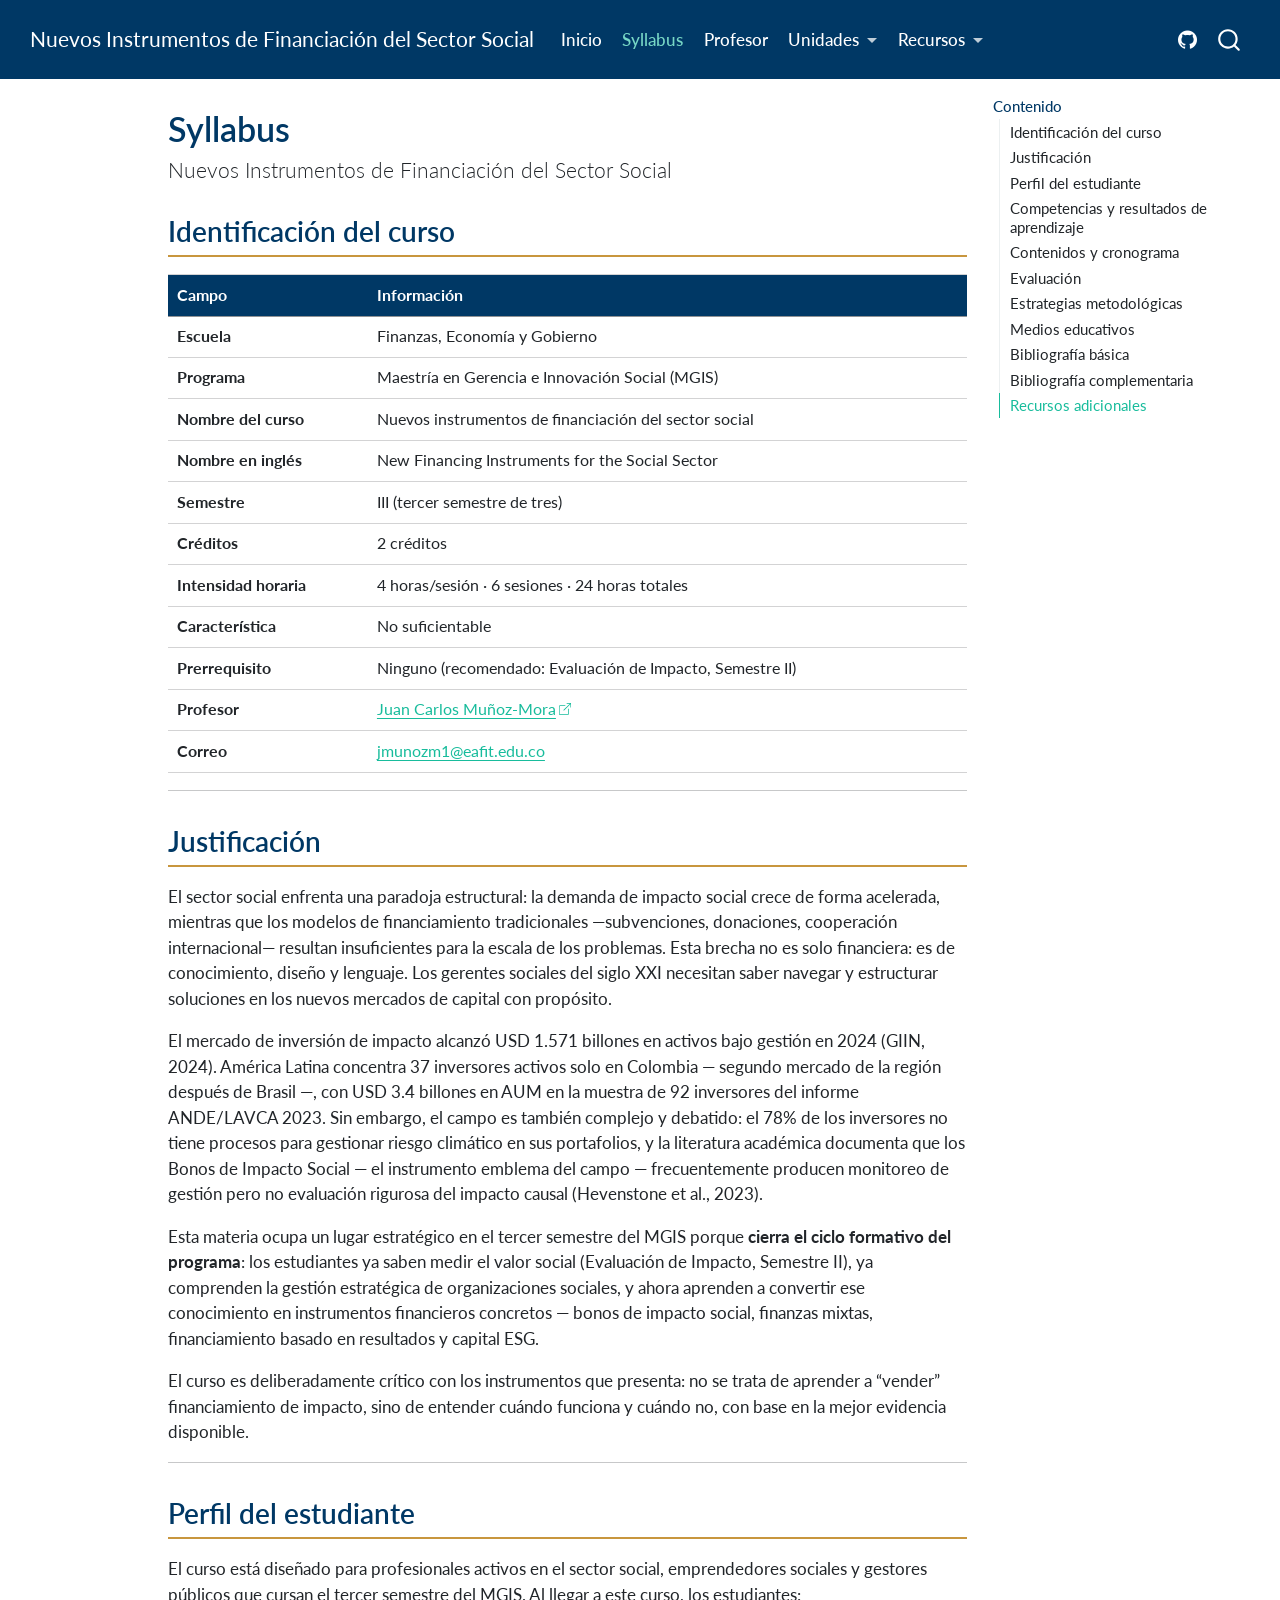
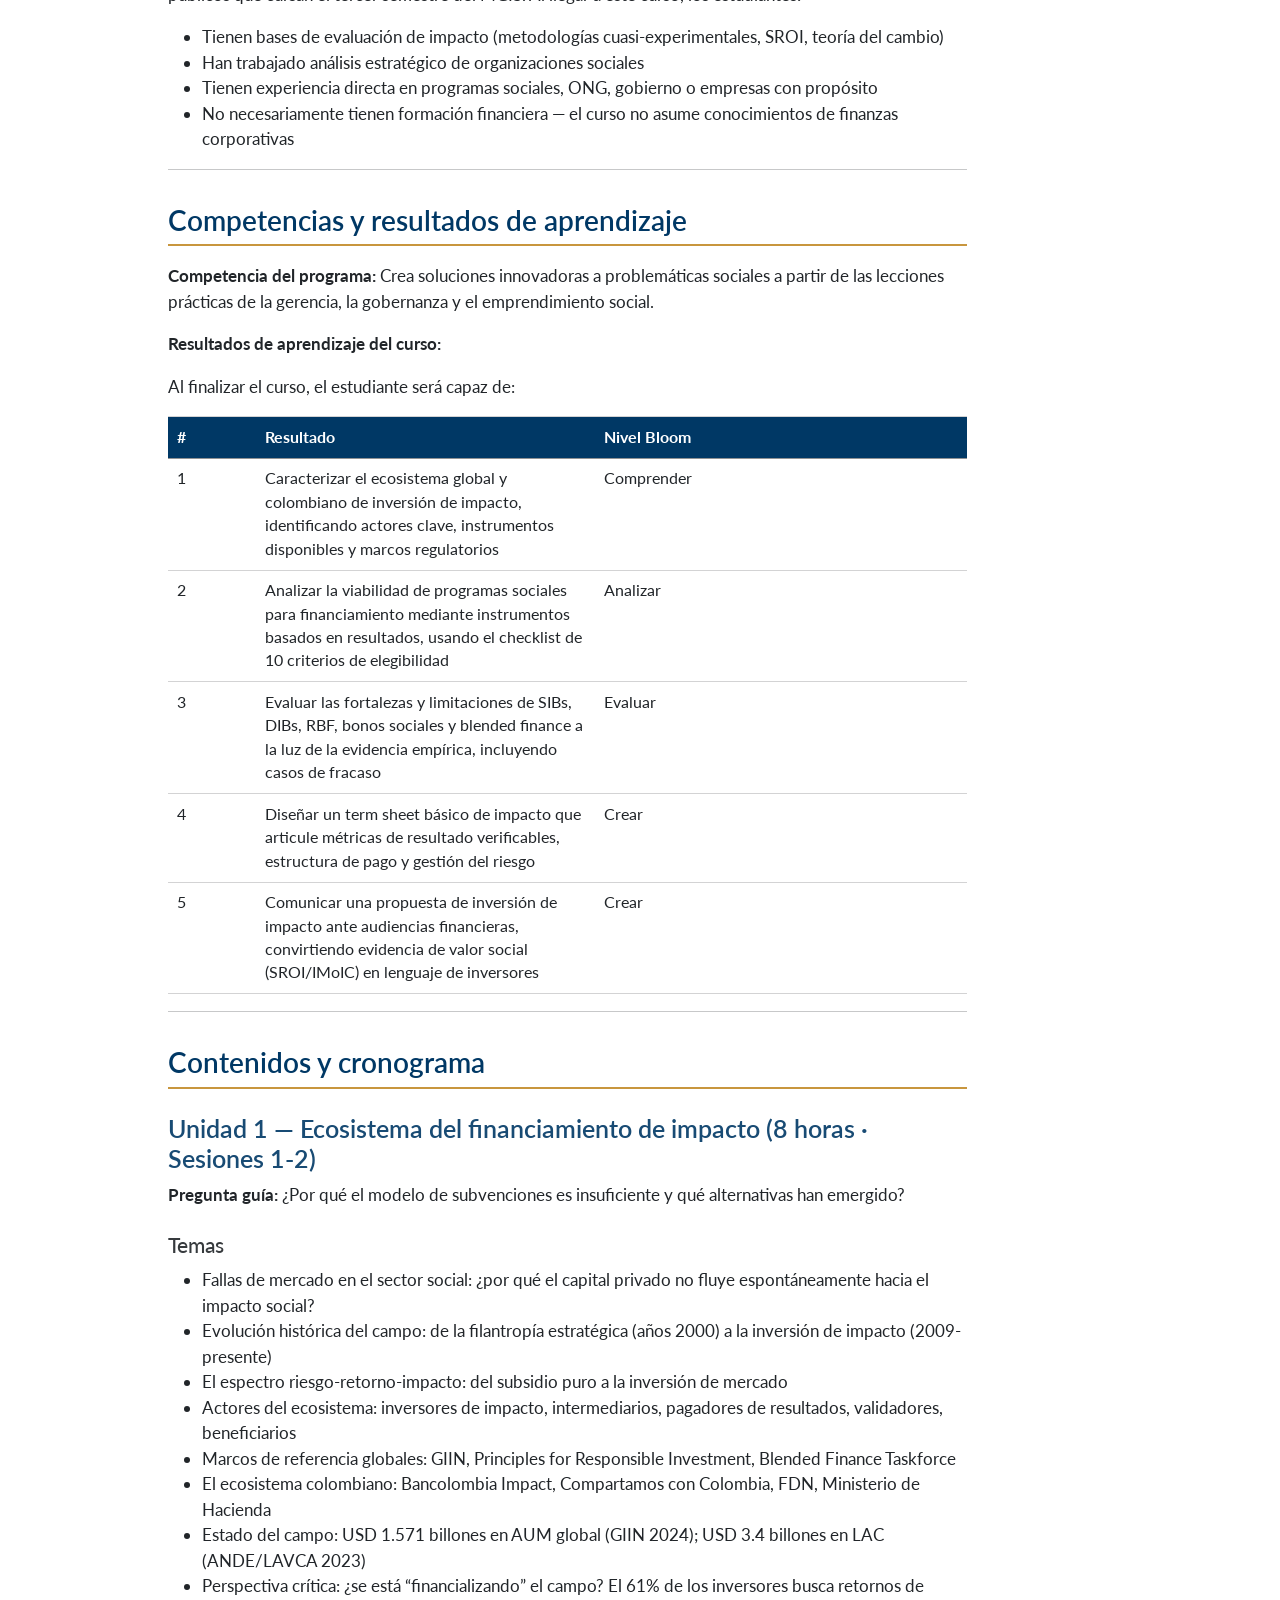
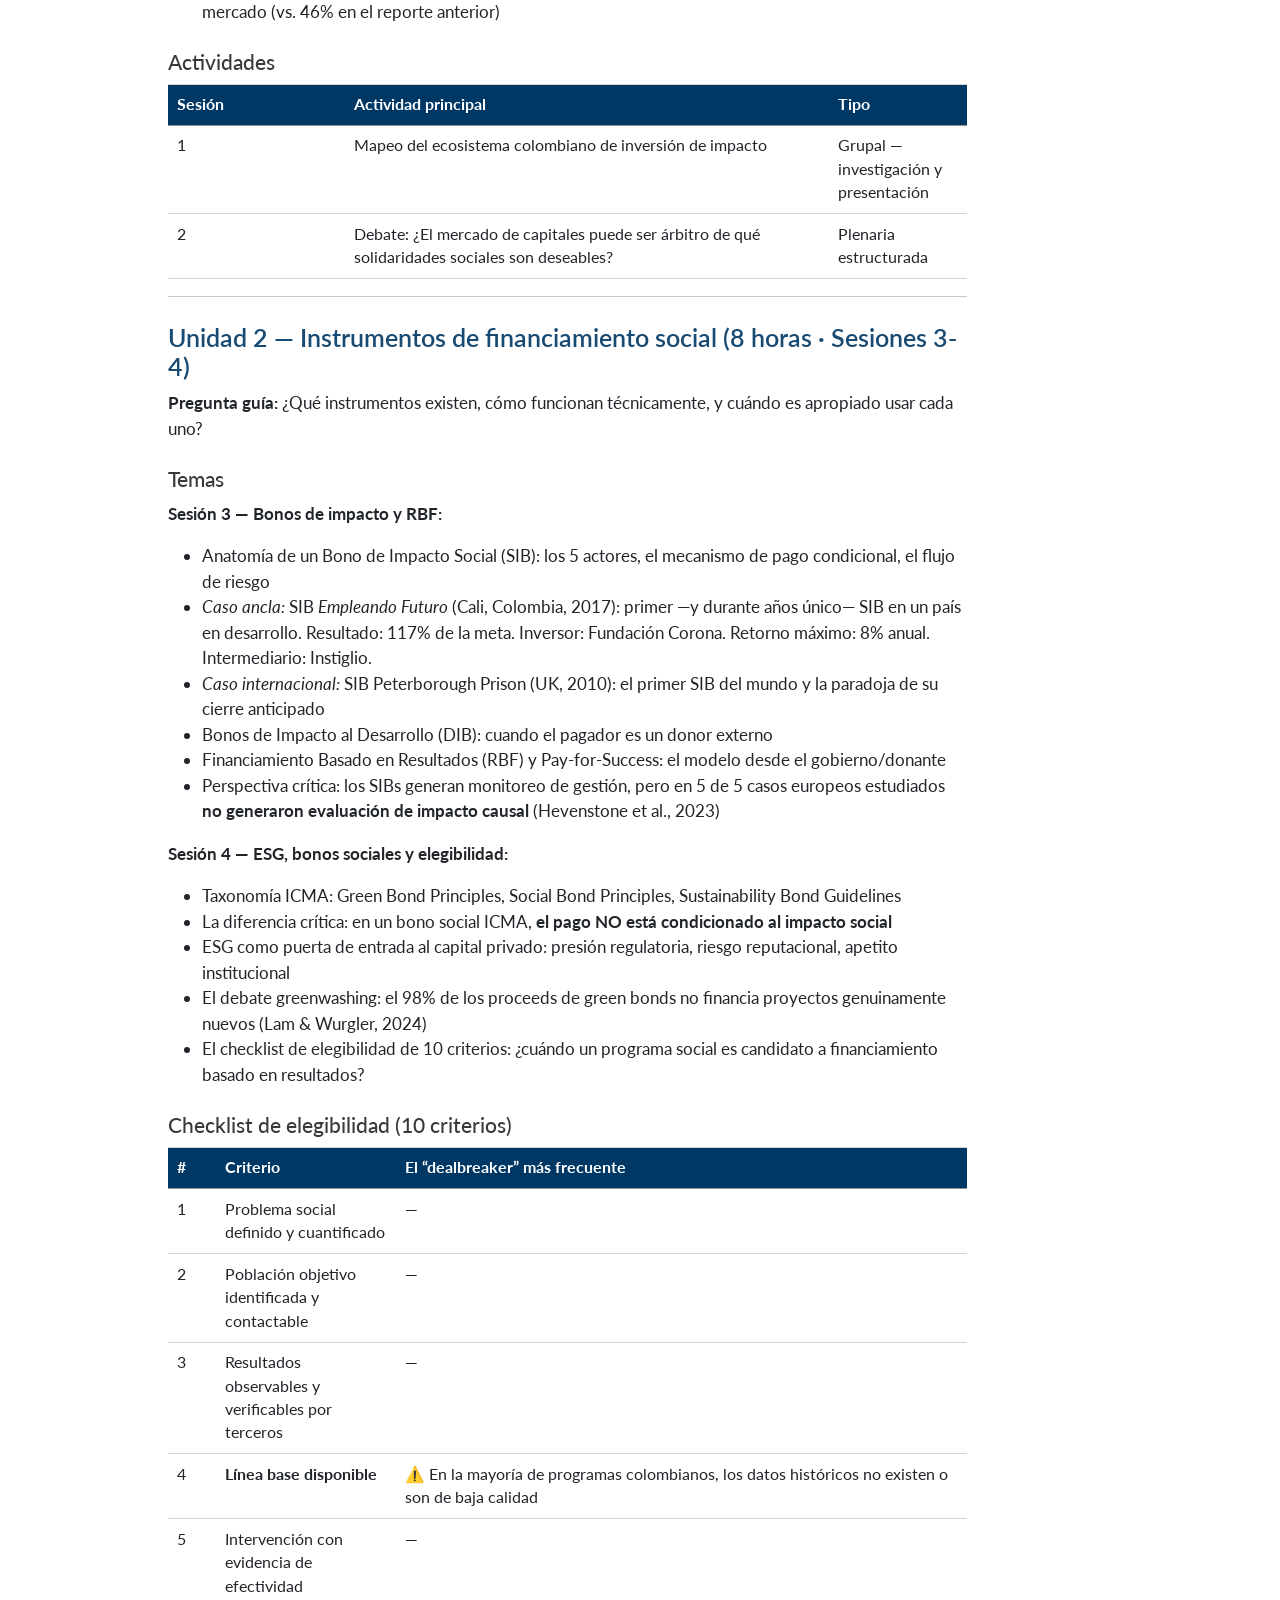
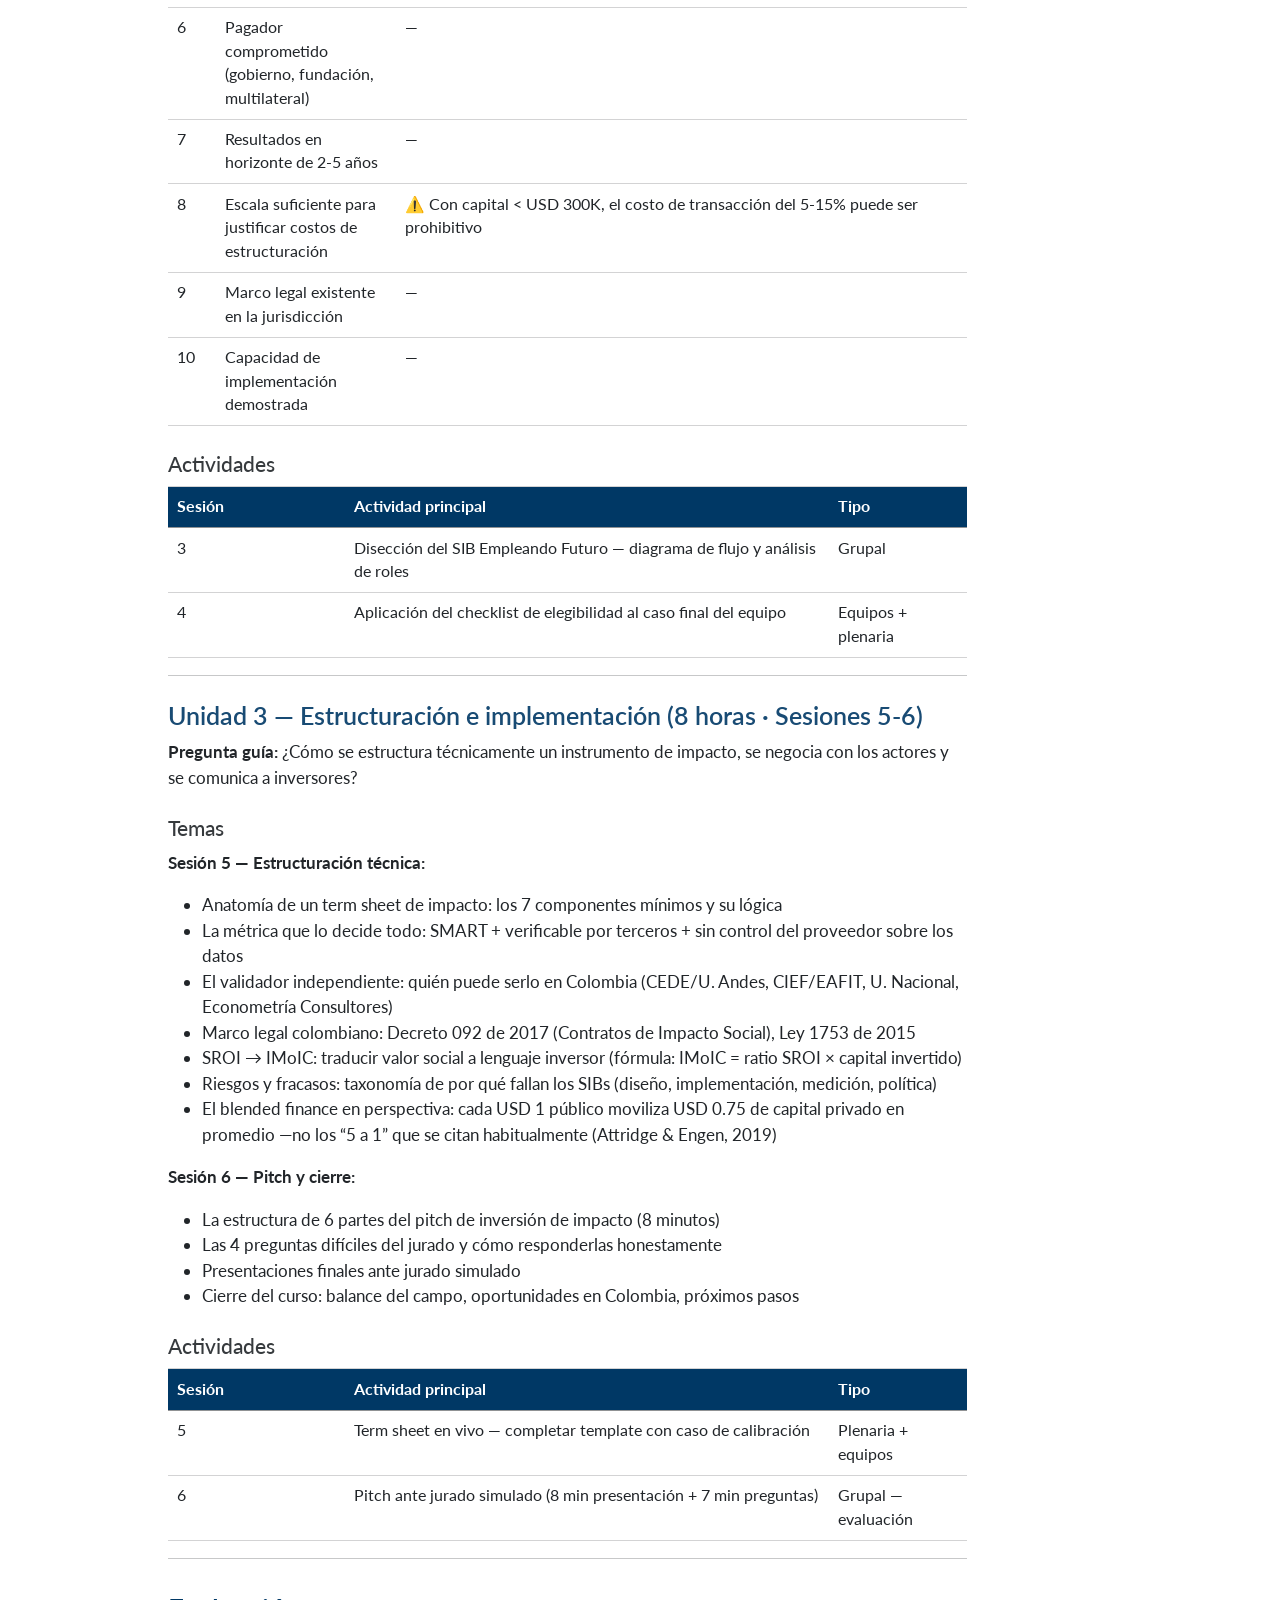
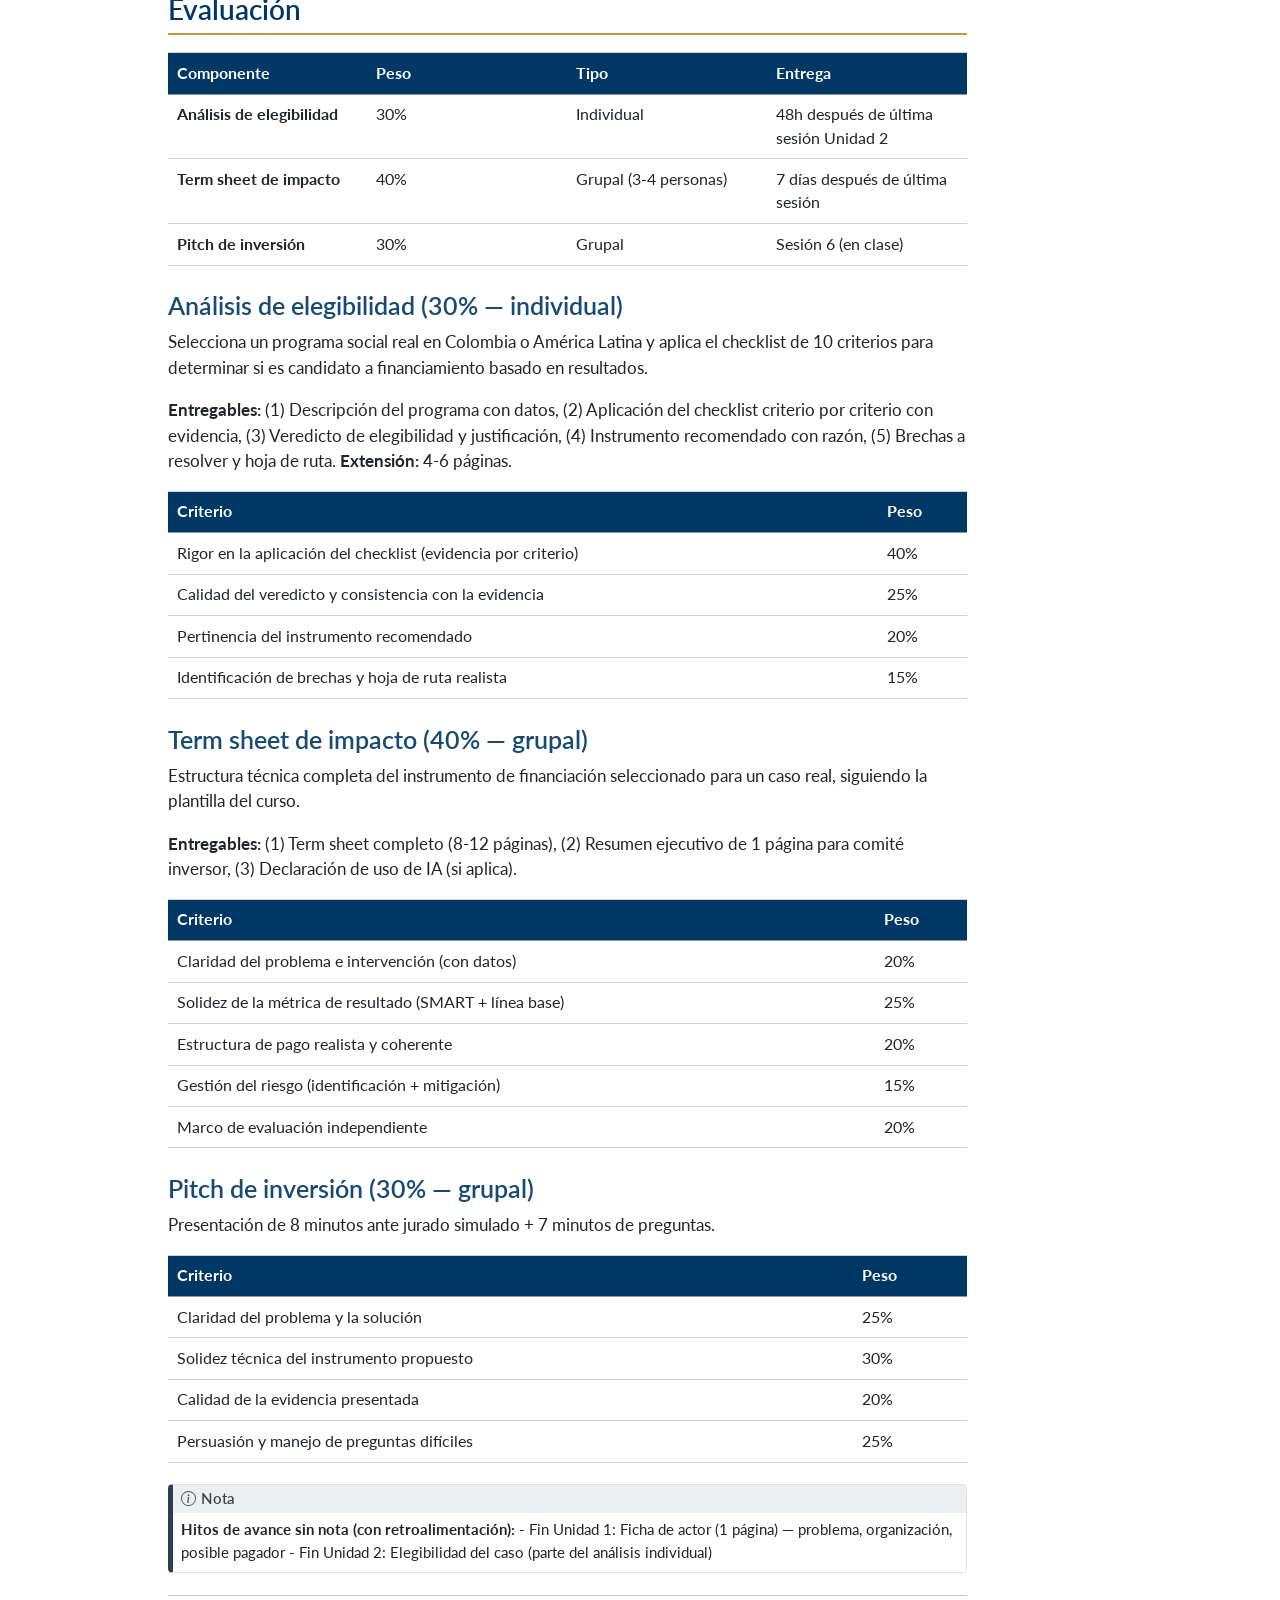
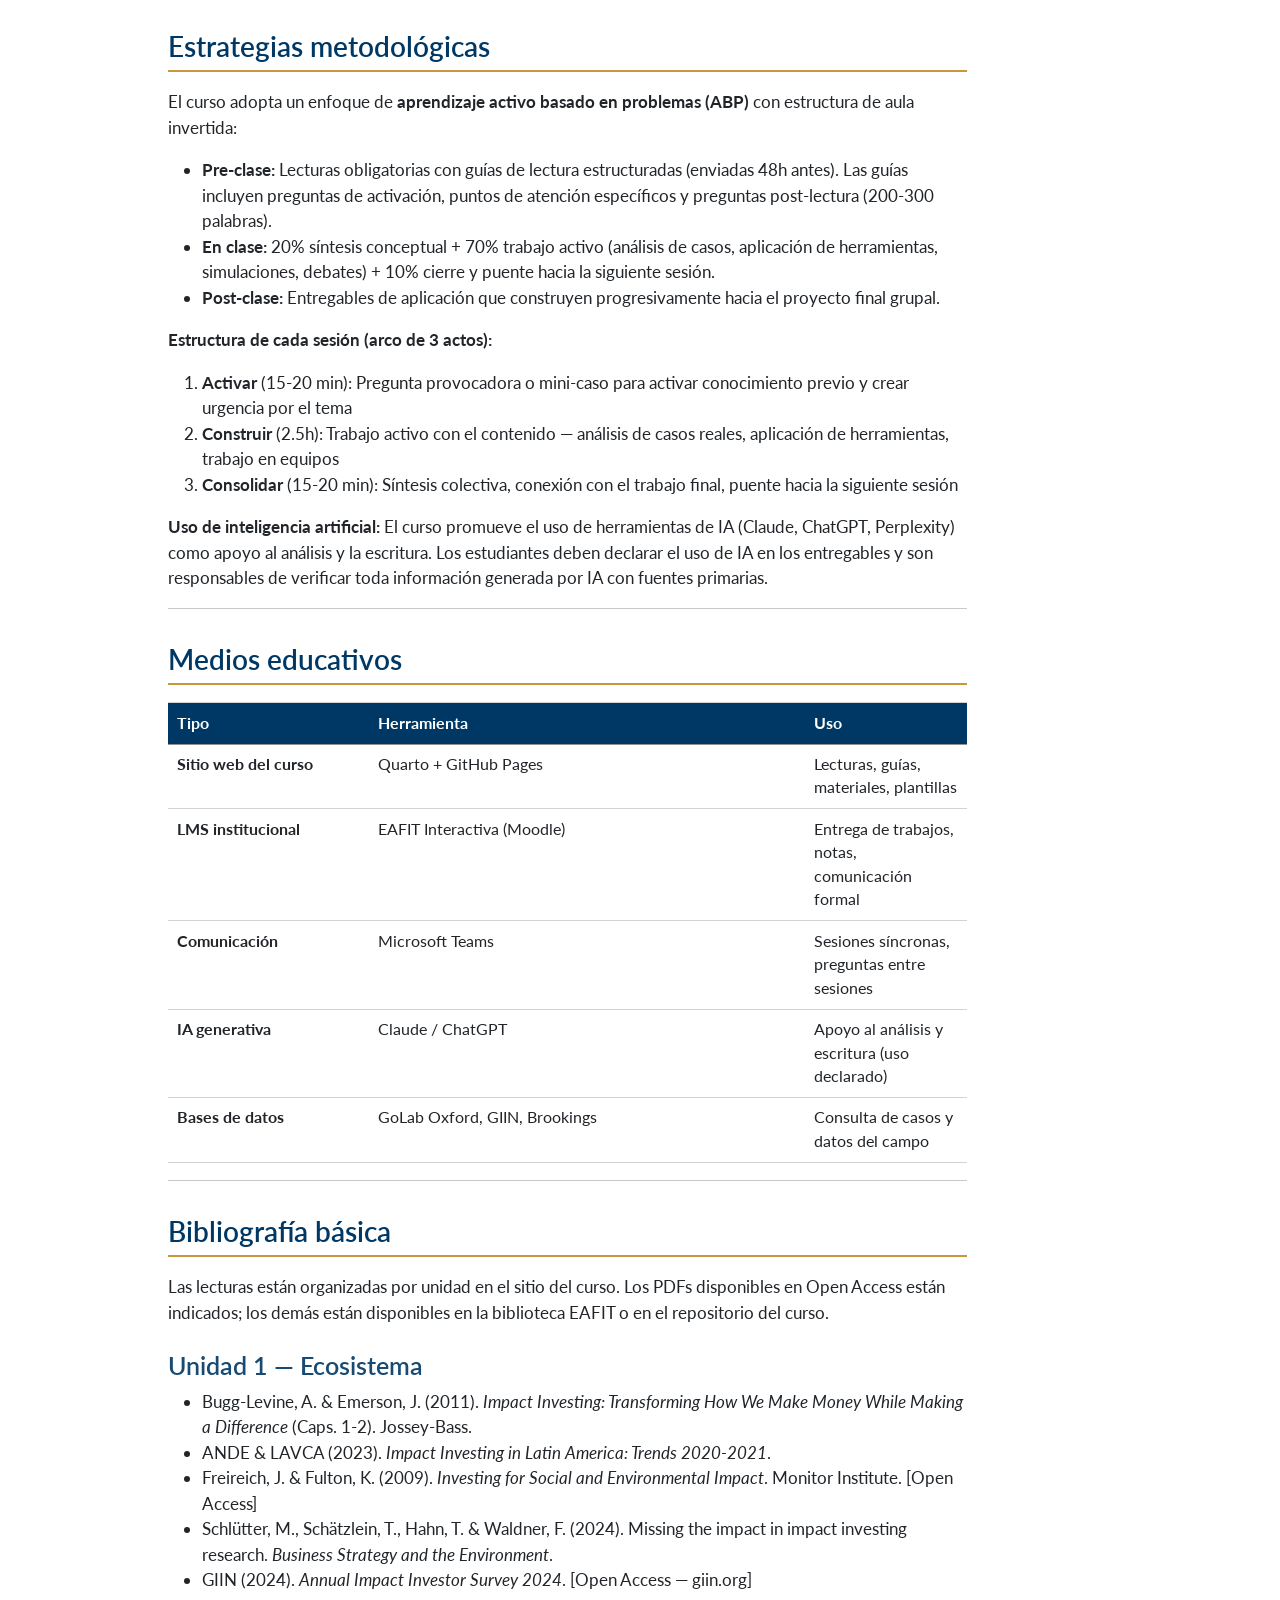
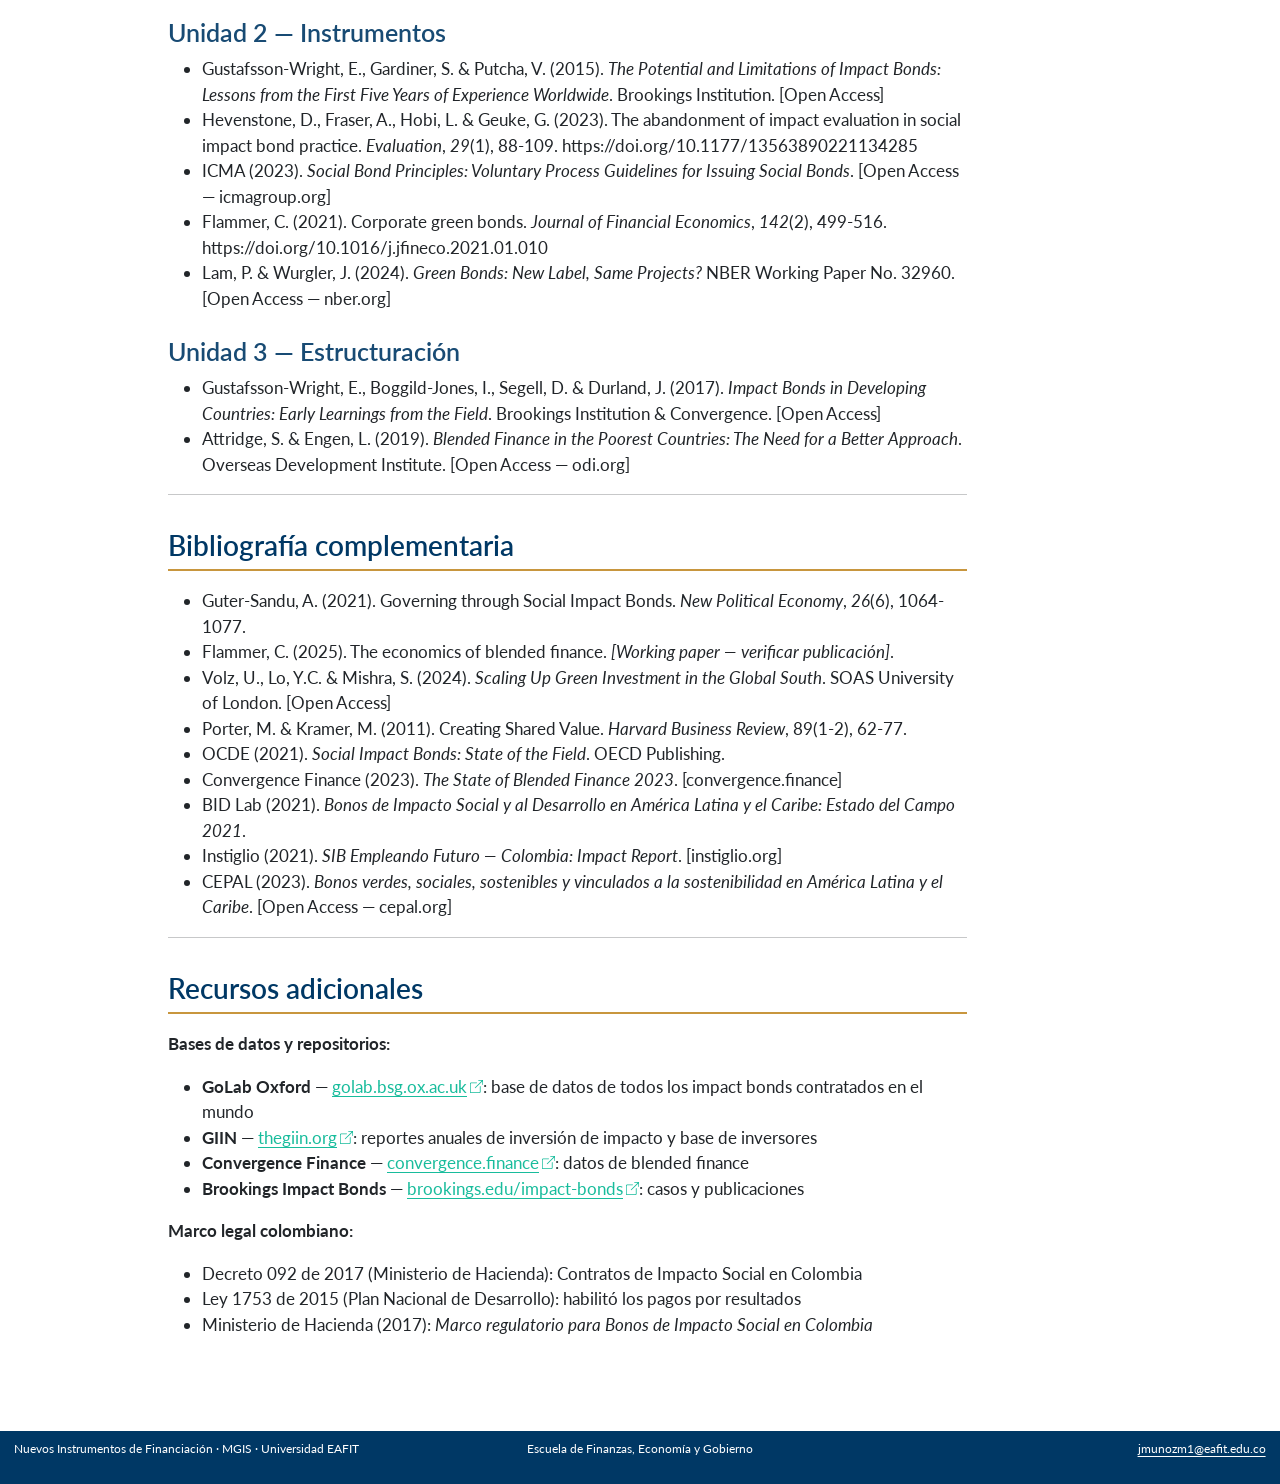
==== commit a135bfac: "Built site for gh-pages" ====
--- a/syllabus.html
+++ b/syllabus.html
@@ -103,6 +103,10 @@
     <a class="nav-link active" href="./syllabus.html" aria-current="page"> 
 <span class="menu-text">Syllabus</span></a>
   </li>  
+  <li class="nav-item">
+    <a class="nav-link" href="./sobre.html"> 
+<span class="menu-text">Profesor</span></a>
+  </li>  
   <li class="nav-item dropdown ">
     <a class="nav-link dropdown-toggle" href="#" id="nav-menu-unidades" role="link" data-bs-toggle="dropdown" aria-expanded="false">
  <span class="menu-text">Unidades</span>
@@ -249,11 +253,11 @@
 </tr>
 <tr class="even">
 <td><strong>Profesor</strong></td>
-<td>Juan Carlos Muñoz Mora</td>
+<td><a href="./sobre.html">Juan Carlos Muñoz-Mora</a></td>
 </tr>
 <tr class="odd">
 <td><strong>Correo</strong></td>
-<td><a href="mailto:jcmunoz@eafit.edu.co">jcmunoz@eafit.edu.co</a></td>
+<td><a href="mailto:jmunozm1@eafit.edu.co">jmunozm1@eafit.edu.co</a></td>
 </tr>
 </tbody>
 </table>
@@ -1248,7 +1252,7 @@
 <p>Escuela de Finanzas, Economía y Gobierno</p>
 </div>
     <div class="nav-footer-right">
-<p><a href="mailto:jcmunoz@eafit.edu.co">jcmunoz@eafit.edu.co</a></p>
+<p><a href="mailto:jmunozm1@eafit.edu.co">jmunozm1@eafit.edu.co</a></p>
 </div>
   </div>
 </footer>
